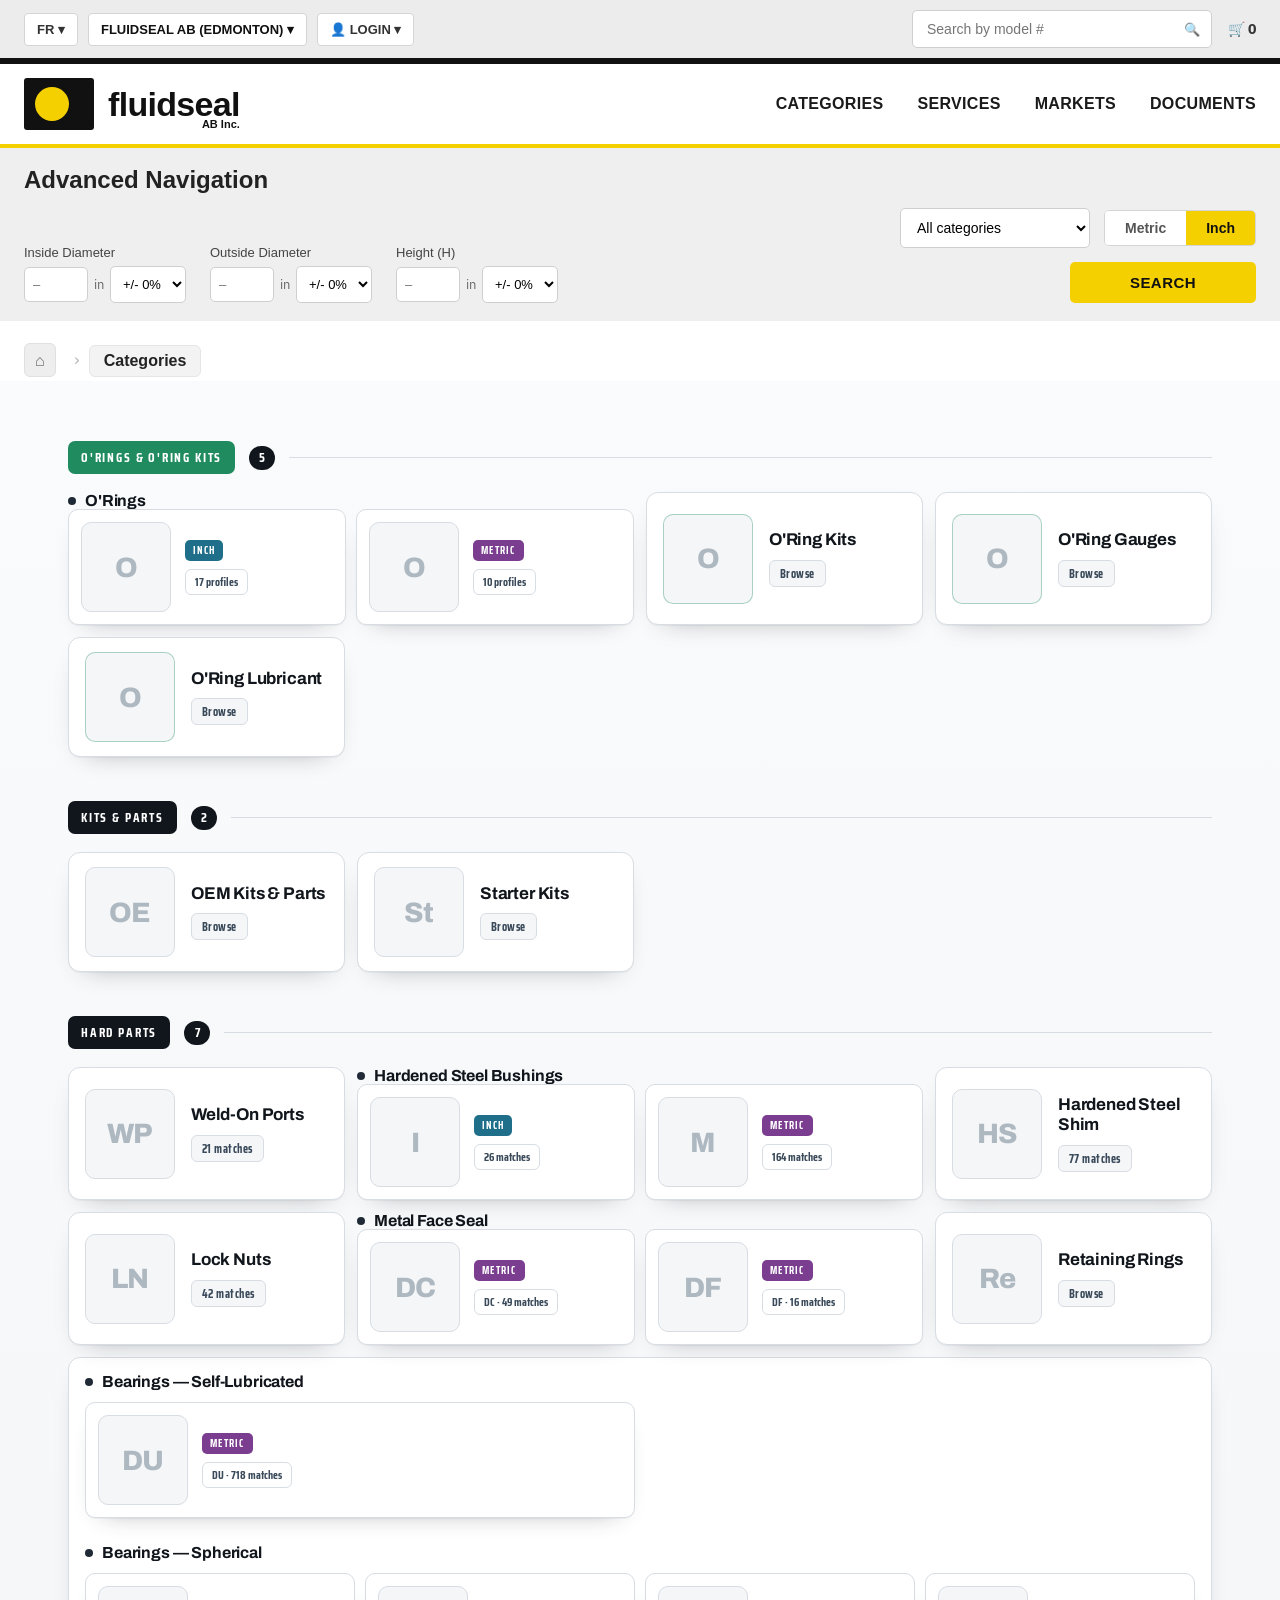
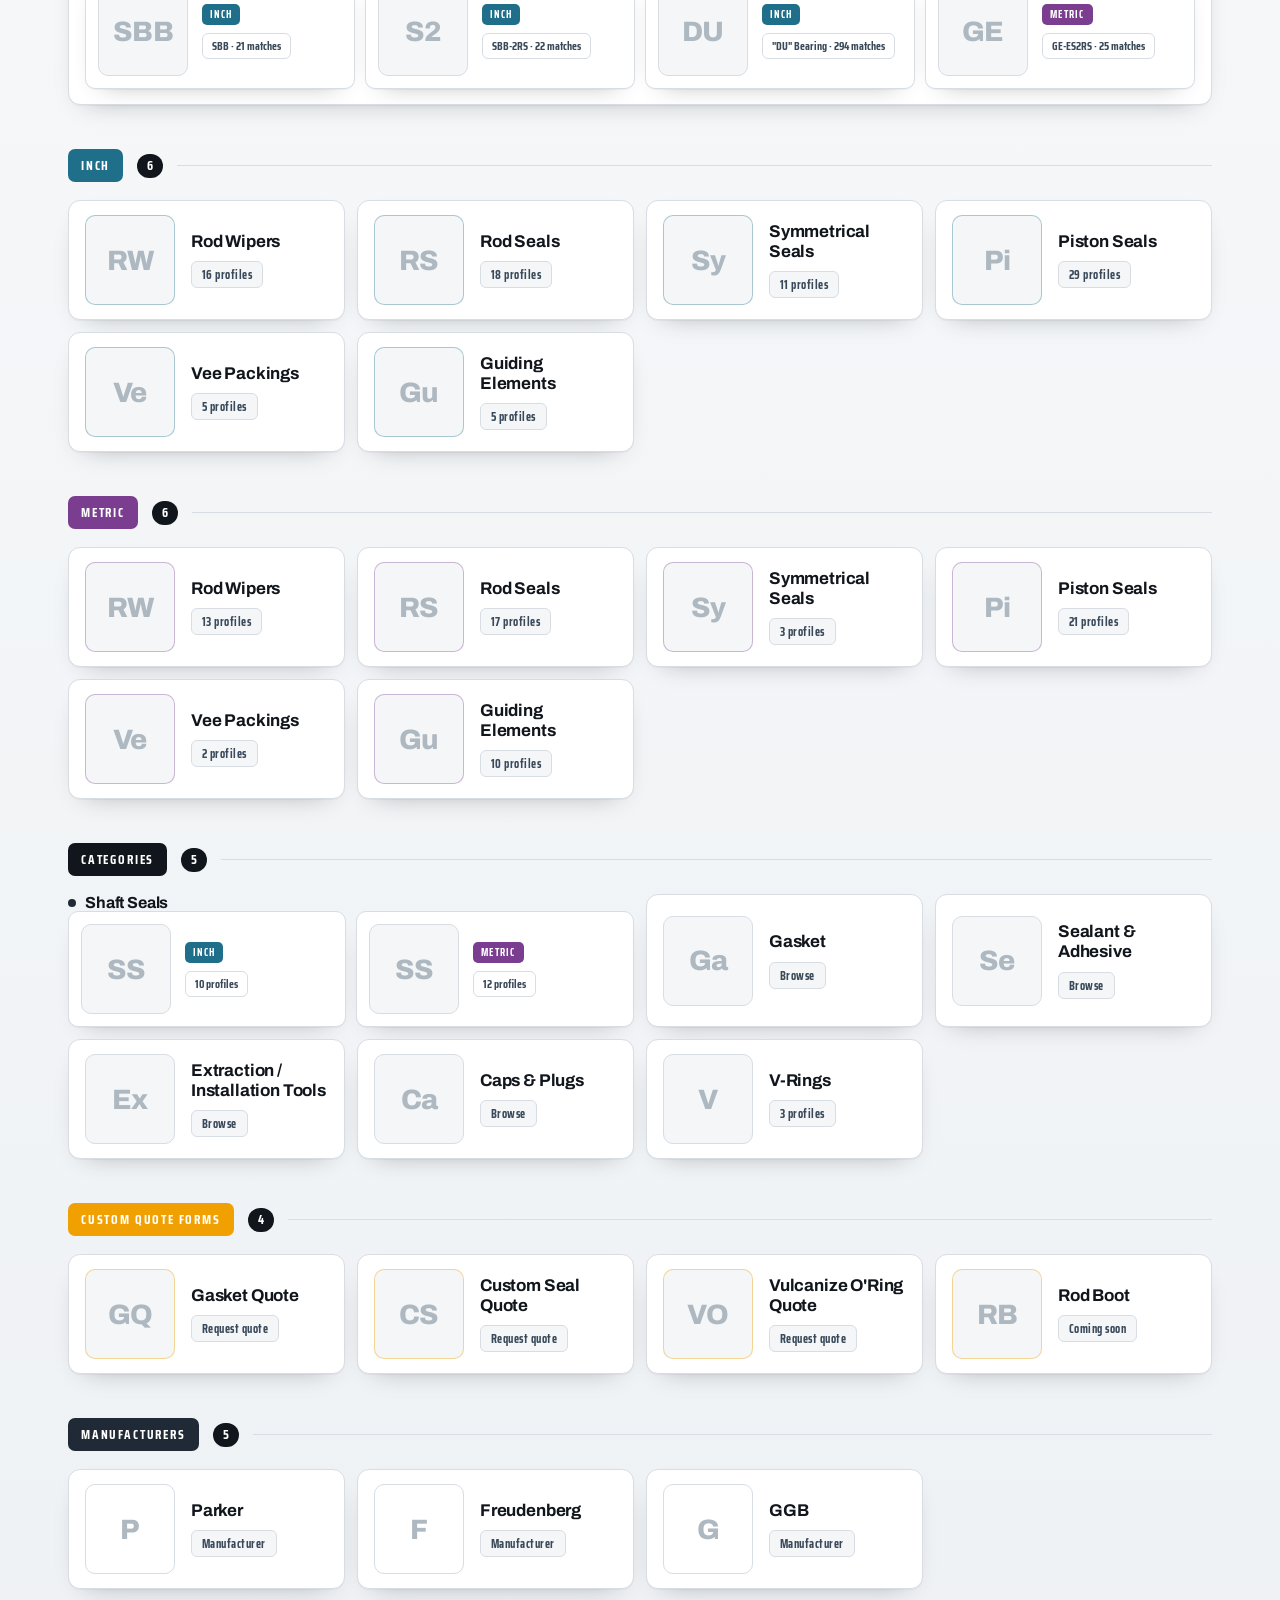
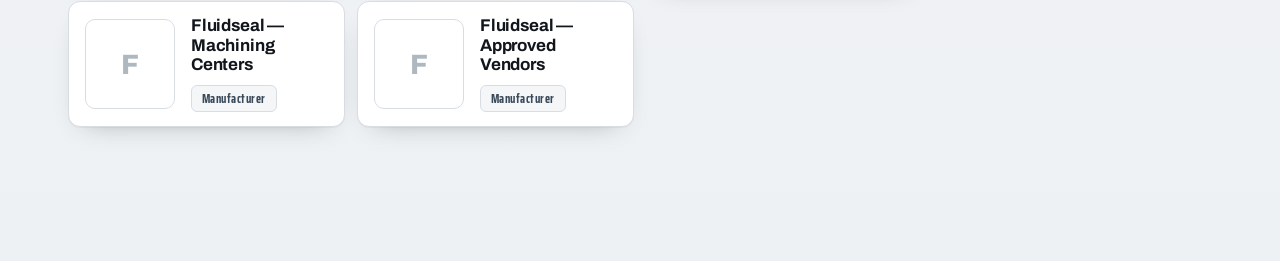
==== index.html @ 6039eaae "Add index.html — Fluidseal categories mockup (reorganized home page, live header, CDN images)" ====
<!DOCTYPE html>
<html lang="en">
<head>
<meta charset="UTF-8">
<meta name="viewport" content="width=device-width, initial-scale=1">
<title>Product Categories — SealsOnline / Fluidseal AB</title>
<link rel="preconnect" href="https://fonts.googleapis.com">
<link rel="preconnect" href="https://fonts.gstatic.com" crossorigin>
<link href="https://fonts.googleapis.com/css2?family=Archivo:wght@500;600;700;800&family=Saira+Condensed:wght@600;700&family=IBM+Plex+Sans:wght@400;500&display=swap" rel="stylesheet">
<style>
  :root{
    --ink:#11161c; --steel:#1f2a36; --slate:#3a4a5a;
    --line:#d7dde3; --paper:#f4f6f8; --white:#fff;
    --accent:#e7411f; --accent-dark:#c5330f; --amber:#f0a000;
    --inch:#1f6f8b; --metric:#7a3d8f; --oring:#1f8b5f;
    --shadow:0 1px 0 rgba(17,22,28,.04), 0 10px 26px -18px rgba(17,22,28,.45);
    --radius:12px;
  }
  *{box-sizing:border-box;margin:0;padding:0}
  body{
    font-family:'IBM Plex Sans',sans-serif;color:var(--ink);
    background:radial-gradient(1200px 500px at 80% -10%,rgba(231,65,31,.06),transparent 60%),linear-gradient(180deg,#fbfcfd,#eef1f4);
    min-height:100vh;-webkit-font-smoothing:antialiased;
  }
  .wrap{max-width:1200px;margin:0 auto;padding:60px 28px 90px}
  .eyebrow{display:inline-flex;align-items:center;gap:9px;font-family:'Saira Condensed',sans-serif;font-weight:700;letter-spacing:.22em;text-transform:uppercase;font-size:13px;color:var(--accent-dark);padding:7px 14px;border:1px solid rgba(231,65,31,.3);border-radius:100px;background:rgba(231,65,31,.05)}
  .eyebrow .dot{width:7px;height:7px;border-radius:50%;background:var(--accent);box-shadow:0 0 0 4px rgba(231,65,31,.18)}
  .head{display:flex;justify-content:space-between;align-items:flex-end;gap:30px;flex-wrap:wrap;margin:22px 0 14px;padding-bottom:24px;border-bottom:2px solid var(--ink)}
  h1{font-family:'Archivo',sans-serif;font-weight:800;font-size:clamp(34px,5vw,54px);line-height:.98;letter-spacing:-.02em}
  h1 span{color:var(--accent)}
  .sub{max-width:440px;color:var(--slate);font-size:15px;line-height:1.55}
  .flag{display:inline-flex;align-items:center;gap:8px;font-size:12px;color:#7a868f;margin:18px 0 36px}
  .flag .pill{width:18px;height:3px;border-radius:3px;background:var(--amber)}
  .band{margin-bottom:44px}
  .band-head{display:flex;align-items:center;gap:14px;margin-bottom:18px}
  .band-tag{font-family:'Saira Condensed',sans-serif;font-weight:700;font-size:13px;letter-spacing:.14em;text-transform:uppercase;color:#fff;padding:6px 13px;border-radius:7px;white-space:nowrap}
  .band-tag.top{background:var(--ink)}
  .band-tag.inch{background:var(--inch)}
  .band-tag.metric{background:var(--metric)}
  .band-tag.oring{background:var(--oring)}
  .band-tag.quote{background:var(--amber)}
  .band-tag.mfr{background:var(--steel)}
  .mfr-bottom{margin-top:12px;display:flex;justify-content:center;gap:12px}
  /* match the 4-column card width exactly: (100% - 3 gaps) / 4 */
  .mfr-bottom .card{flex:0 0 calc((100% - 36px) / 4)}
  @media(max-width:980px){.mfr-bottom .card{flex:0 0 calc((100% - 24px) / 3)}}
  @media(max-width:680px){.mfr-bottom .card{flex:0 0 calc((100% - 12px) / 2)}}
  @media(max-width:420px){.mfr-bottom .card{flex:0 0 100%}}
  .band-title{font-family:'Archivo',sans-serif;font-weight:700;font-size:21px;letter-spacing:-.01em}
  .band-meta{font-family:'Saira Condensed',sans-serif;font-weight:700;font-size:13px;color:var(--slate);margin-left:auto;white-space:nowrap}
  .band-rule{flex:1;height:1px;background:var(--line)}
  .band-count{display:inline-flex;align-items:center;justify-content:center;min-width:26px;height:24px;padding:0 9px;border-radius:100px;background:var(--ink);color:#fff;font-family:'Saira Condensed',sans-serif;font-weight:700;font-size:13px;letter-spacing:.02em}
  .grid{display:grid;grid-template-columns:repeat(4,1fr);gap:12px}
  @media(max-width:980px){.grid{grid-template-columns:repeat(3,1fr)}}
  @media(max-width:680px){.grid{grid-template-columns:repeat(2,1fr)}}
  @media(max-width:420px){.grid{grid-template-columns:1fr}}

  .card{position:relative;display:flex;align-items:center;gap:16px;min-height:118px;padding:14px 16px;background:var(--white);border:1px solid var(--line);border-radius:var(--radius);box-shadow:var(--shadow);text-decoration:none;color:inherit;overflow:hidden;transition:transform .26s cubic-bezier(.2,.8,.2,1),box-shadow .26s,border-color .26s}
  .card::before{content:"";position:absolute;left:0;top:0;bottom:0;width:3px;transform:scaleY(0);transform-origin:top;transition:transform .28s;z-index:2}
  .card.top::before{background:linear-gradient(180deg,var(--accent),var(--amber))}
  .card.inch::before{background:var(--inch)}
  .card.metric::before{background:var(--metric)}
  .card.oring::before{background:var(--oring)}
  .card.quote::before{background:linear-gradient(180deg,var(--amber),var(--accent))}
  .card:hover{transform:translateY(-4px);border-color:var(--steel);box-shadow:0 20px 36px -20px rgba(17,22,28,.5)}
  .card:hover::before{transform:scaleY(1)}

  /* Large image on the left */
  .thumb{flex:0 0 90px;width:90px;height:90px;border-radius:10px;border:1px solid var(--line);background:var(--paper) center/cover no-repeat;display:flex;align-items:center;justify-content:center;overflow:hidden;position:relative}
  .thumb img{width:100%;height:100%;object-fit:cover;display:block}
  .thumb .mono{font-family:'Archivo',sans-serif;font-weight:800;font-size:28px;color:#aeb8c0;letter-spacing:-.02em}
  .card.inch .thumb{border-color:rgba(31,111,139,.35)}
  .card.metric .thumb{border-color:rgba(122,61,143,.35)}
  .card.oring .thumb{border-color:rgba(31,139,95,.35)}
  .card.quote .thumb{border-color:rgba(240,160,0,.4)}
  .card.mfr .thumb{background:#fff}
  .card.mfr .thumb img{object-fit:contain;padding:6px}
  .card.mfr .thumb img[src^="data:image/png"]{padding:3px}
  .card.mfr::before{background:linear-gradient(180deg,var(--steel),var(--slate))}
  .card.mfr .thumb{border-color:var(--line)}

  /* Text block to the right of the image */
  .card .body{display:flex;flex-direction:column;gap:10px;flex:1;min-width:0}
  .card .name{font-family:'Archivo',sans-serif;font-weight:700;font-size:17px;line-height:1.16;letter-spacing:-.01em}
  .card .cnt{align-self:flex-start;font-family:'Saira Condensed',sans-serif;font-weight:700;font-size:12px;letter-spacing:.04em;color:var(--slate);background:var(--paper);border:1px solid var(--line);padding:3px 10px;border-radius:6px}

  /* Standard chip (only where disambiguation needed) */
  .std{display:inline-flex;align-items:center;gap:5px;align-self:flex-start;font-family:'Saira Condensed',sans-serif;font-weight:700;font-size:10.5px;letter-spacing:.12em;text-transform:uppercase;color:#fff;padding:2px 8px;border-radius:5px}
  .std.inch{background:var(--inch)}
  .std.metric{background:var(--metric)}
  .std.bearing{background:var(--steel)}

  /* Merged Shaft Seals group */
  .group{grid-column:span 2;}
  .group:has(.pair-multi){grid-column:1 / -1;background:var(--white);border:1px solid var(--line);border-radius:var(--radius);box-shadow:var(--shadow);padding:15px 16px;display:flex;flex-direction:column;gap:12px}
  .pair-multi{grid-template-columns:repeat(4,1fr)!important}
  @media(max-width:980px){.pair-multi{grid-template-columns:repeat(2,1fr)!important}}
  @media(max-width:480px){.pair-multi{grid-template-columns:1fr!important}}
  @media(max-width:420px){.group{grid-column:span 1}}
  .group>.gname{font-family:'Archivo',sans-serif;font-weight:700;font-size:16px;letter-spacing:-.01em;display:flex;align-items:center;gap:9px}
  .group>.gname .tagdot{width:8px;height:8px;border-radius:50%;background:var(--steel)}
  .group .pair{display:grid;grid-template-columns:1fr 1fr;gap:10px}
  @media(max-width:420px){.group .pair{grid-template-columns:1fr}}
  .sub-link{position:relative;display:flex;align-items:center;gap:14px;padding:12px;border:1px solid var(--line);border-radius:10px;background:var(--white);box-shadow:var(--shadow);text-decoration:none;color:inherit;transition:transform .22s,box-shadow .22s,border-color .22s}
  .sub-link:hover{transform:translateY(-3px);border-color:var(--steel);box-shadow:0 16px 30px -18px rgba(17,22,28,.5)}
  .sub-link .thumb{flex:0 0 90px;width:90px;height:90px;border-radius:10px}
  .sub-link .thumb .mono{font-size:28px}
  .sub-link .body{display:flex;flex-direction:column;gap:8px;flex:1;min-width:0}
  .sub-link .cnt{align-self:flex-start;font-family:'Saira Condensed',sans-serif;font-weight:700;font-size:11.5px;color:var(--slate);background:#fff;border:1px solid var(--line);padding:3px 9px;border-radius:6px}

  /* ===== Fluidseal live header ===== */
  .fs-topbar{background:#ececec;border-bottom:0}
  .fs-topbar-inner{max-width:1400px;margin:0 auto;display:flex;align-items:center;justify-content:space-between;padding:10px 24px;gap:16px}
  .fs-topbar-left{display:flex;align-items:center;gap:10px;flex-wrap:wrap}
  .fs-pill{font-family:Arial,sans-serif;font-size:13px;font-weight:700;color:#333;background:#fff;border:1px solid #d5d5d5;border-radius:4px;padding:8px 12px;white-space:nowrap}
  .fs-pill-strong{color:#111}
  .fs-topbar-right{display:flex;align-items:center;gap:16px}
  .fs-search{position:relative;display:flex;align-items:center}
  .fs-search input{width:300px;max-width:40vw;border:1px solid #cfcfcf;border-radius:5px;padding:10px 36px 10px 14px;font-size:14px;background:#fff}
  .fs-search-ico{position:absolute;right:12px;color:#999;font-size:13px}
  .fs-cart{font-size:14px;color:#333;white-space:nowrap}
  .fs-blackbar{height:6px;background:#111}
  .fs-header{background:#fff}
  .fs-header-inner{max-width:1400px;margin:0 auto;display:flex;align-items:center;justify-content:space-between;padding:14px 24px}
  .fs-logo{display:flex;align-items:center;gap:14px;text-decoration:none}
  .fs-logo-mark{width:70px;height:52px;background:#111;border-radius:3px;position:relative;flex:0 0 auto}
  .fs-logo-mark::after{content:"";position:absolute;left:11px;top:9px;width:34px;height:34px;border-radius:50%;background:#F5D000}
  .fs-logo-word{font-family:Arial,Helvetica,sans-serif;font-weight:800;font-size:34px;letter-spacing:-.02em;color:#111;line-height:.9;position:relative}
  .fs-logo-sub{position:absolute;right:0;bottom:-11px;font-size:11px;font-weight:700;letter-spacing:0}
  .fs-nav{display:flex;gap:34px}
  .fs-nav a{font-family:Arial,sans-serif;font-weight:700;font-size:16px;letter-spacing:.02em;color:#1a1a1a;text-decoration:none}
  .fs-nav a:hover{color:#000}
  .fs-yellowbar{height:4px;background:#F5D000}
  @media(max-width:820px){.fs-nav{gap:16px}.fs-nav a{font-size:13px}.fs-search input{width:160px}.fs-logo-word{font-size:26px}}


  /* ===== Advanced Navigation strip ===== */
  .fs-advnav{background:#efefef}
  .fs-advnav-inner{max-width:1400px;margin:0 auto;padding:18px 24px}
  .fs-advnav-title{font-family:Arial,sans-serif;font-weight:700;font-size:24px;color:#222;margin-bottom:14px}
  .fs-advnav-controls{display:flex;justify-content:space-between;gap:30px;flex-wrap:wrap;align-items:flex-end}
  .fs-advnav-fields{display:flex;gap:24px;flex-wrap:wrap}
  .fs-field label{display:block;font-family:Arial,sans-serif;font-size:13px;color:#444;margin-bottom:6px}
  .fs-field-row{display:flex;align-items:center;gap:6px}
  .fs-field-row input{width:64px;border:1px solid #cfcfcf;border-radius:5px;padding:9px 8px;font-size:13px;background:#fff}
  .fs-field-row span{font-size:13px;color:#666}
  .fs-field-row select{border:1px solid #cfcfcf;border-radius:5px;padding:9px 8px;font-size:13px;background:#fff}
  .fs-advnav-right{display:flex;flex-direction:column;gap:14px;align-items:flex-end}
  .fs-advnav-toprow{display:flex;gap:14px;align-items:center}
  .fs-catselect{border:1px solid #cfcfcf;border-radius:5px;padding:10px 30px 10px 12px;font-size:14px;background:#fff;min-width:190px}
  .fs-unit{display:flex;border:1px solid #d5d5d5;border-radius:5px;overflow:hidden}
  .fs-unit-opt{padding:9px 20px;font-family:Arial,sans-serif;font-weight:700;font-size:14px;color:#555;background:#fff;cursor:pointer}
  .fs-unit-opt.active{background:#F5D000;color:#111}
  .fs-searchbtn{background:#F5D000;border:0;border-radius:5px;padding:12px 60px;font-family:Arial,sans-serif;font-weight:700;font-size:15px;color:#111;letter-spacing:.03em;cursor:pointer}
  .fs-breadcrumb{background:#fff}
  .fs-breadcrumb-inner{max-width:1400px;margin:0 auto;padding:22px 24px 4px}
  .fs-breadcrumb .fs-home,.fs-breadcrumb .fs-crumb-sep,.fs-breadcrumb .fs-crumb-active{display:inline-flex;align-items:center}
  .fs-breadcrumb .fs-home{background:#eee;border:1px solid #e0e0e0;border-radius:6px;padding:6px 10px;color:#666;margin-right:8px}
  .fs-crumb-sep{color:#bbb;margin:0 10px;font-size:18px}
  .fs-crumb-active{font-family:Arial,sans-serif;font-weight:700;color:#222;background:#f3f3f3;border:1px solid #e5e5e5;border-radius:6px;padding:6px 14px}
  @media(max-width:820px){.fs-advnav-controls{flex-direction:column;align-items:stretch}.fs-advnav-right{align-items:stretch}.fs-searchbtn{padding:12px}}

</style>
</head>
<body>
<!-- ===== FLUIDSEAL LIVE HEADER ===== -->
<div class="fs-topbar">
  <div class="fs-topbar-inner">
    <div class="fs-topbar-left">
      <span class="fs-pill">FR ▾</span>
      <span class="fs-pill fs-pill-strong">FLUIDSEAL AB (EDMONTON) ▾</span>
      <span class="fs-pill">👤 LOGIN ▾</span>
    </div>
    <div class="fs-topbar-right">
      <div class="fs-search"><input placeholder="Search by model #"><span class="fs-search-ico">🔍</span></div>
      <span class="fs-cart">🛒 <b>0</b></span>
    </div>
  </div>
</div>
<div class="fs-blackbar"></div>
<header class="fs-header">
  <div class="fs-header-inner">
    <a class="fs-logo" href="https://www.sealsonline.com/en/flabed">
      <span class="fs-logo-mark"></span>
      <span class="fs-logo-word">fluidseal<span class="fs-logo-sub">AB Inc.</span></span>
    </a>
    <nav class="fs-nav">
      <a href="https://www.sealsonline.com/en/flabed/categories">CATEGORIES</a>
      <a href="https://www.sealsonline.com/en/flabed/services">SERVICES</a>
      <a href="https://www.sealsonline.com/en/flabed/markets">MARKETS</a>
      <a href="https://www.sealsonline.com/en/flabed/documents">DOCUMENTS</a>
    </nav>
  </div>
</header>
<div class="fs-yellowbar"></div>
<!-- ===== END HEADER ===== -->

  <!-- ADVANCED NAVIGATION STRIP (matches live site) -->
  <div class="fs-advnav">
    <div class="fs-advnav-inner">
      <div class="fs-advnav-title">Advanced Navigation</div>
      <div class="fs-advnav-controls">
        <div class="fs-advnav-fields">
          <div class="fs-field"><label>Inside Diameter</label><div class="fs-field-row"><input placeholder="–"><span>in</span><select><option>+/- 0%</option></select></div></div>
          <div class="fs-field"><label>Outside Diameter</label><div class="fs-field-row"><input placeholder="–"><span>in</span><select><option>+/- 0%</option></select></div></div>
          <div class="fs-field"><label>Height (H)</label><div class="fs-field-row"><input placeholder="–"><span>in</span><select><option>+/- 0%</option></select></div></div>
        </div>
        <div class="fs-advnav-right">
          <div class="fs-advnav-toprow">
            <select class="fs-catselect"><option>All categories</option></select>
            <div class="fs-unit"><span class="fs-unit-opt">Metric</span><span class="fs-unit-opt active">Inch</span></div>
          </div>
          <button class="fs-searchbtn">SEARCH</button>
        </div>
      </div>
    </div>
  </div>
  <div class="fs-breadcrumb"><div class="fs-breadcrumb-inner"><span class="fs-home">⌂</span><span class="fs-crumb-sep">›</span><span class="fs-crumb-active">Categories</span></div></div>

  <main class="wrap">

    <!-- O'RINGS & O'RING KITS -->

    <section class="band">
      <div class="band-head"><span class="band-tag oring">O'Rings &amp; O'Ring Kits</span><span class="band-count">5</span><span class="band-rule"></span></div>
      <div class="grid">
        <div class="group">
          <div class="gname"><span class="tagdot"></span>O'Rings</div>
          <div class="pair">
            <a class="sub-link" data-img="https://cms.sealsonline.com/uploads/o_rings_658be6461f.jpg" href="https://www.sealsonline.com/en/flabed/categories/inch/o-rings"><span class="thumb"><img src="https://cms.sealsonline.com/uploads/o_rings_658be6461f.jpg" alt="" onerror="this.style.display='none';this.insertAdjacentHTML('afterend','<span class=&quot;mono&quot;>O</span>')"></span><div class="body"><span class="std inch">Inch</span><span class="cnt">17 profiles</span></div></a>
            <a class="sub-link" data-img="https://cms.sealsonline.com/uploads/o_rings_658be6461f.jpg" href="https://www.sealsonline.com/en/flabed/categories/metric/o-rings"><span class="thumb"><img src="https://cms.sealsonline.com/uploads/o_rings_658be6461f.jpg" alt="" onerror="this.style.display='none';this.insertAdjacentHTML('afterend','<span class=&quot;mono&quot;>O</span>')"></span><div class="body"><span class="std metric">Metric</span><span class="cnt">10 profiles</span></div></a>
          </div>
        </div>
        <a class="card oring" data-img="https://cms.sealsonline.com/uploads/boite_jaune_oring_87a9396a15.jpg" href="https://www.sealsonline.com/en/flabed/categories/o-ring-kits"><span class="thumb"><img src="https://cms.sealsonline.com/uploads/boite_jaune_oring_87a9396a15.jpg" alt="" onerror="this.style.display='none';this.insertAdjacentHTML('afterend','<span class=&quot;mono&quot;>O</span>')"></span><div class="body"><div class="name">O'Ring Kits</div><span class="cnt">Browse</span></div></a>
        <a class="card oring" data-img="https://cms.sealsonline.com/uploads/accessories_gauge800_75db2db59a.jpg" href="https://www.sealsonline.com/en/flabed/categories/o-ring-gauges"><span class="thumb"><img src="https://cms.sealsonline.com/uploads/accessories_gauge800_75db2db59a.jpg" alt="" onerror="this.style.display='none';this.insertAdjacentHTML('afterend','<span class=&quot;mono&quot;>O</span>')"></span><div class="body"><div class="name">O'Ring Gauges</div><span class="cnt">Browse</span></div></a>
        <a class="card oring" data-img="https://cms.sealsonline.com/uploads/pub_2tubes_600_d7eb72fa30.png" href="https://www.sealsonline.com/en/flabed/categories/o-ring-lubricant"><span class="thumb"><img src="https://cms.sealsonline.com/uploads/pub_2tubes_600_d7eb72fa30.png" alt="" onerror="this.style.display='none';this.insertAdjacentHTML('afterend','<span class=&quot;mono&quot;>O</span>')"></span><div class="body"><div class="name">O'Ring Lubricant</div><span class="cnt">Browse</span></div></a>
      </div>
    </section>


    <!-- KITS & PARTS -->
    <section class="band">
      <div class="band-head"><span class="band-tag top">Kits &amp; Parts</span><span class="band-count">2</span><span class="band-rule"></span></div>
      <div class="grid">
        <a class="card top" data-img="" href="https://www.sealsonline.com/en/flabed/categories/oem-kits-parts"><span class="thumb"><span class="mono">OE</span></span><div class="body"><div class="name">OEM Kits &amp; Parts</div><span class="cnt">Browse</span></div></a>
        <a class="card top" data-img="https://cms.sealsonline.com/uploads/all_parts_web_83c5914d83.png" href="https://www.sealsonline.com/en/flabed/categories/starter-kits"><span class="thumb"><img src="https://cms.sealsonline.com/uploads/all_parts_web_83c5914d83.png" alt="" onerror="this.style.display='none';this.insertAdjacentHTML('afterend','<span class=&quot;mono&quot;>St</span>')"></span><div class="body"><div class="name">Starter Kits</div><span class="cnt">Browse</span></div></a>
      </div>
    </section>
    <!-- HARD PARTS -->
    <section class="band">
      <div class="band-head"><span class="band-tag top">Hard Parts</span><span class="band-count">7</span><span class="band-rule"></span></div>
      <div class="grid">
        <a class="card top" data-img="https://cms.sealsonline.com/uploads/jerb_ports_600_1feb3cace6.png" href="https://www.sealsonline.com/en/flabed/categories/hard-parts/weld-on-ports"><span class="thumb"><img src="https://cms.sealsonline.com/uploads/jerb_ports_600_1feb3cace6.png" alt="" onerror="this.style.display='none';this.insertAdjacentHTML('afterend','<span class=&quot;mono&quot;>WP</span>')"></span><div class="body"><div class="name">Weld-On Ports</div><span class="cnt">21 matches</span></div></a>
        <div class="group">
          <div class="gname"><span class="tagdot"></span>Hardened Steel Bushings</div>
          <div class="pair">
            <a class="sub-link" data-img="https://cms.sealsonline.com/uploads/hardened_steel_bushings_600_6c3b98a43f.png" href="https://www.sealsonline.com/en/flabed/categories/hard-parts/hardened-steel-bushings-i"><span class="thumb"><img src="https://cms.sealsonline.com/uploads/hardened_steel_bushings_600_6c3b98a43f.png" alt="" onerror="this.style.display='none';this.insertAdjacentHTML('afterend','<span class=&quot;mono&quot;>I</span>')"></span><div class="body"><span class="std inch">Inch</span><span class="cnt">26 matches</span></div></a>
            <a class="sub-link" data-img="https://cms.sealsonline.com/uploads/hardened_steel_bushings_600_6c3b98a43f.png" href="https://www.sealsonline.com/en/flabed/categories/hard-parts/hardened-steel-bushings-m"><span class="thumb"><img src="https://cms.sealsonline.com/uploads/hardened_steel_bushings_600_6c3b98a43f.png" alt="" onerror="this.style.display='none';this.insertAdjacentHTML('afterend','<span class=&quot;mono&quot;>M</span>')"></span><div class="body"><span class="std metric">Metric</span><span class="cnt">164 matches</span></div></a>
          </div>
        </div>
        <a class="card top" data-img="https://cms.sealsonline.com/uploads/shims600_53bb44fc5b.png" href="https://www.sealsonline.com/en/flabed/categories/hard-parts/hardened-steel-shim"><span class="thumb"><img src="https://cms.sealsonline.com/uploads/shims600_53bb44fc5b.png" alt="" onerror="this.style.display='none';this.insertAdjacentHTML('afterend','<span class=&quot;mono&quot;>HS</span>')"></span><div class="body"><div class="name">Hardened Steel Shim</div><span class="cnt">77 matches</span></div></a>
        <a class="card top" data-img="https://cms.sealsonline.com/uploads/locknuts_600_204c161f2b.png" href="https://www.sealsonline.com/en/flabed/categories/hard-parts/lock-nuts"><span class="thumb"><img src="https://cms.sealsonline.com/uploads/locknuts_600_204c161f2b.png" alt="" onerror="this.style.display='none';this.insertAdjacentHTML('afterend','<span class=&quot;mono&quot;>LN</span>')"></span><div class="body"><div class="name">Lock Nuts</div><span class="cnt">42 matches</span></div></a>
        <div class="group">
          <div class="gname"><span class="tagdot"></span>Metal Face Seal</div>
          <div class="pair">
            <a class="sub-link" data-img="https://cms.sealsonline.com/uploads/DO_image_600_brightness_8779d6daa4.png" href="https://www.sealsonline.com/en/flabed/categories/metric/metal-face-seal/dc"><span class="thumb"><img src="https://cms.sealsonline.com/uploads/DO_image_600_brightness_8779d6daa4.png" alt="" onerror="this.style.display='none';this.insertAdjacentHTML('afterend','<span class=&quot;mono&quot;>DC</span>')"></span><div class="body"><span class="std metric">Metric</span><span class="cnt">DC · 49 matches</span></div></a>
            <a class="sub-link" data-img="https://cms.sealsonline.com/uploads/DF_image_600_brightness_8c24d4449f.png" href="https://www.sealsonline.com/en/flabed/categories/metric/metal-face-seal/df"><span class="thumb"><img src="https://cms.sealsonline.com/uploads/DF_image_600_brightness_8c24d4449f.png" alt="" onerror="this.style.display='none';this.insertAdjacentHTML('afterend','<span class=&quot;mono&quot;>DF</span>')"></span><div class="body"><span class="std metric">Metric</span><span class="cnt">DF · 16 matches</span></div></a>
          </div>
        </div>
        <a class="card top" data-img="https://cms.sealsonline.com/uploads/retaining_rings_600_79c8d97e26.jpg" href="https://www.sealsonline.com/en/flabed/categories/retaining-rings"><span class="thumb"><img src="https://cms.sealsonline.com/uploads/retaining_rings_600_79c8d97e26.jpg" alt="" onerror="this.style.display='none';this.insertAdjacentHTML('afterend','<span class=&quot;mono&quot;>Re</span>')"></span><div class="body"><div class="name">Retaining Rings</div><span class="cnt">Browse</span></div></a>
        <div class="group">
          <div class="gname"><span class="tagdot"></span>Bearings — Self-Lubricated</div>
          <div class="pair">
            <a class="sub-link" data-img="https://cms.sealsonline.com/uploads/194_category_default_7f4257498b.jpg" href="https://www.sealsonline.com/en/flabed/categories/metric/guiding-elements/du"><span class="thumb"><img src="https://cms.sealsonline.com/uploads/194_category_default_7f4257498b.jpg" alt="" onerror="this.style.display='none';this.insertAdjacentHTML('afterend','<span class=&quot;mono&quot;>DU</span>')"></span><div class="body"><span class="std metric">Metric</span><span class="cnt">DU · 718 matches</span></div></a>
          </div>
          <div class="gname" style="margin-top:14px"><span class="tagdot"></span>Bearings — Spherical</div>
          <div class="pair pair-multi">
            <a class="sub-link" data-img="https://cms.sealsonline.com/uploads/SBB_600_e8f075a40e.png" href="https://www.sealsonline.com/en/flabed/categories/inch/guiding-elements/sbb"><span class="thumb"><img src="https://cms.sealsonline.com/uploads/SBB_600_e8f075a40e.png" alt="" onerror="this.style.display='none';this.insertAdjacentHTML('afterend','<span class=&quot;mono&quot;>SBB</span>')"></span><div class="body"><span class="std inch">Inch</span><span class="cnt">SBB · 21 matches</span></div></a>
            <a class="sub-link" data-img="https://cms.sealsonline.com/uploads/SBB_600_e8f075a40e.png" href="https://www.sealsonline.com/en/flabed/categories/inch/guiding-elements/sbb-2-rs"><span class="thumb"><img src="https://cms.sealsonline.com/uploads/SBB_600_e8f075a40e.png" alt="" onerror="this.style.display='none';this.insertAdjacentHTML('afterend','<span class=&quot;mono&quot;>S2</span>')"></span><div class="body"><span class="std inch">Inch</span><span class="cnt">SBB-2RS · 22 matches</span></div></a>
            <a class="sub-link" data-img="https://cms.sealsonline.com/uploads/194_category_default_7f4257498b.jpg" href="https://www.sealsonline.com/en/flabed/categories/inch/guiding-elements/du-bearing"><span class="thumb"><img src="https://cms.sealsonline.com/uploads/194_category_default_7f4257498b.jpg" alt="" onerror="this.style.display='none';this.insertAdjacentHTML('afterend','<span class=&quot;mono&quot;>DU</span>')"></span><div class="body"><span class="std inch">Inch</span><span class="cnt">"DU" Bearing · 294 matches</span></div></a>
            <a class="sub-link" data-img="https://cms.sealsonline.com/uploads/196_category_default_cd9ab3f77c.jpg" href="https://www.sealsonline.com/en/flabed/categories/metric/guiding-elements/ge-es-2-rs"><span class="thumb"><img src="https://cms.sealsonline.com/uploads/196_category_default_cd9ab3f77c.jpg" alt="" onerror="this.style.display='none';this.insertAdjacentHTML('afterend','<span class=&quot;mono&quot;>GE</span>')"></span><div class="body"><span class="std metric">Metric</span><span class="cnt">GE-ES2RS · 25 matches</span></div></a>
          </div>
        </div>
      </div>
    </section>

    <!-- INCH FAMILIES -->
    <section class="band">
      <div class="band-head"><span class="band-tag inch">Inch</span><span class="band-count">6</span><span class="band-rule"></span></div>
      <div class="grid">
        <a class="card inch" data-img="https://cms.sealsonline.com/uploads/rod_wipers_66e54cdda6.jpg" href="https://www.sealsonline.com/en/flabed/categories/inch/rod-wipers"><span class="thumb"><img src="https://cms.sealsonline.com/uploads/rod_wipers_66e54cdda6.jpg" alt="" onerror="this.style.display='none';this.insertAdjacentHTML('afterend','<span class=&quot;mono&quot;>RW</span>')"></span><div class="body"><div class="name">Rod Wipers</div><span class="cnt">16 profiles</span></div></a>
        <a class="card inch" data-img="https://cms.sealsonline.com/uploads/rod_seals_187b71c3c1.jpg" href="https://www.sealsonline.com/en/flabed/categories/inch/rod-seals"><span class="thumb"><img src="https://cms.sealsonline.com/uploads/rod_seals_187b71c3c1.jpg" alt="" onerror="this.style.display='none';this.insertAdjacentHTML('afterend','<span class=&quot;mono&quot;>RS</span>')"></span><div class="body"><div class="name">Rod Seals</div><span class="cnt">18 profiles</span></div></a>
        <a class="card inch" data-img="https://cms.sealsonline.com/uploads/symmetrical_seals_7d42d735d6.jpg" href="https://www.sealsonline.com/en/flabed/categories/inch/symmetrical-seals"><span class="thumb"><img src="https://cms.sealsonline.com/uploads/symmetrical_seals_7d42d735d6.jpg" alt="" onerror="this.style.display='none';this.insertAdjacentHTML('afterend','<span class=&quot;mono&quot;>Sy</span>')"></span><div class="body"><div class="name">Symmetrical Seals</div><span class="cnt">11 profiles</span></div></a>
        <a class="card inch" data-img="https://cms.sealsonline.com/uploads/piston_seals_31249b662d.jpg" href="https://www.sealsonline.com/en/flabed/categories/inch/piston-seals"><span class="thumb"><img src="https://cms.sealsonline.com/uploads/piston_seals_31249b662d.jpg" alt="" onerror="this.style.display='none';this.insertAdjacentHTML('afterend','<span class=&quot;mono&quot;>Pi</span>')"></span><div class="body"><div class="name">Piston Seals</div><span class="cnt">29 profiles</span></div></a>
        <a class="card inch" data-img="https://cms.sealsonline.com/uploads/vee_packings_46cb08da12.jpg" href="https://www.sealsonline.com/en/flabed/categories/inch/vee-packings"><span class="thumb"><img src="https://cms.sealsonline.com/uploads/vee_packings_46cb08da12.jpg" alt="" onerror="this.style.display='none';this.insertAdjacentHTML('afterend','<span class=&quot;mono&quot;>Ve</span>')"></span><div class="body"><div class="name">Vee Packings</div><span class="cnt">5 profiles</span></div></a>
        <a class="card inch" data-img="https://cms.sealsonline.com/uploads/guiding_elements_dddfea6fb0.jpg" href="https://www.sealsonline.com/en/flabed/categories/inch/guiding-elements"><span class="thumb"><img src="https://cms.sealsonline.com/uploads/guiding_elements_dddfea6fb0.jpg" alt="" onerror="this.style.display='none';this.insertAdjacentHTML('afterend','<span class=&quot;mono&quot;>Gu</span>')"></span><div class="body"><div class="name">Guiding Elements</div><span class="cnt">5 profiles</span></div></a>
      </div>
    </section>

    <!-- METRIC FAMILIES -->
    <section class="band">
      <div class="band-head"><span class="band-tag metric">Metric</span><span class="band-count">6</span><span class="band-rule"></span></div>
      <div class="grid">
        <a class="card metric" data-img="https://cms.sealsonline.com/uploads/rod_wipers_66e54cdda6.jpg" href="https://www.sealsonline.com/en/flabed/categories/metric/rod-wipers"><span class="thumb"><img src="https://cms.sealsonline.com/uploads/rod_wipers_66e54cdda6.jpg" alt="" onerror="this.style.display='none';this.insertAdjacentHTML('afterend','<span class=&quot;mono&quot;>RW</span>')"></span><div class="body"><div class="name">Rod Wipers</div><span class="cnt">13 profiles</span></div></a>
        <a class="card metric" data-img="https://cms.sealsonline.com/uploads/rod_seals_187b71c3c1.jpg" href="https://www.sealsonline.com/en/flabed/categories/metric/rod-seals"><span class="thumb"><img src="https://cms.sealsonline.com/uploads/rod_seals_187b71c3c1.jpg" alt="" onerror="this.style.display='none';this.insertAdjacentHTML('afterend','<span class=&quot;mono&quot;>RS</span>')"></span><div class="body"><div class="name">Rod Seals</div><span class="cnt">17 profiles</span></div></a>
        <a class="card metric" data-img="https://cms.sealsonline.com/uploads/symmetrical_seals_7d42d735d6.jpg" href="https://www.sealsonline.com/en/flabed/categories/metric/symmetrical-seals"><span class="thumb"><img src="https://cms.sealsonline.com/uploads/symmetrical_seals_7d42d735d6.jpg" alt="" onerror="this.style.display='none';this.insertAdjacentHTML('afterend','<span class=&quot;mono&quot;>Sy</span>')"></span><div class="body"><div class="name">Symmetrical Seals</div><span class="cnt">3 profiles</span></div></a>
        <a class="card metric" data-img="https://cms.sealsonline.com/uploads/piston_seals_31249b662d.jpg" href="https://www.sealsonline.com/en/flabed/categories/metric/piston-seals"><span class="thumb"><img src="https://cms.sealsonline.com/uploads/piston_seals_31249b662d.jpg" alt="" onerror="this.style.display='none';this.insertAdjacentHTML('afterend','<span class=&quot;mono&quot;>Pi</span>')"></span><div class="body"><div class="name">Piston Seals</div><span class="cnt">21 profiles</span></div></a>
        <a class="card metric" data-img="https://cms.sealsonline.com/uploads/vee_packings_46cb08da12.jpg" href="https://www.sealsonline.com/en/flabed/categories/metric/vee-packings"><span class="thumb"><img src="https://cms.sealsonline.com/uploads/vee_packings_46cb08da12.jpg" alt="" onerror="this.style.display='none';this.insertAdjacentHTML('afterend','<span class=&quot;mono&quot;>Ve</span>')"></span><div class="body"><div class="name">Vee Packings</div><span class="cnt">2 profiles</span></div></a>
        <a class="card metric" data-img="https://cms.sealsonline.com/uploads/guiding_elements_dddfea6fb0.jpg" href="https://www.sealsonline.com/en/flabed/categories/metric/guiding-elements"><span class="thumb"><img src="https://cms.sealsonline.com/uploads/guiding_elements_dddfea6fb0.jpg" alt="" onerror="this.style.display='none';this.insertAdjacentHTML('afterend','<span class=&quot;mono&quot;>Gu</span>')"></span><div class="body"><div class="name">Guiding Elements</div><span class="cnt">10 profiles</span></div></a>
      </div>
    </section>
    <!-- TOP-LEVEL CATEGORIES -->
    <section class="band">
      <div class="band-head"><span class="band-tag top">Categories</span><span class="band-count">5</span><span class="band-rule"></span></div>
      <div class="grid">
        <div class="group">
          <div class="gname"><span class="tagdot"></span>Shaft Seals</div>
          <div class="pair">
            <a class="sub-link" data-img="https://cms.sealsonline.com/uploads/303_category_default_d899ecaae3.jpg" href="https://www.sealsonline.com/en/flabed/categories/inch/shaft-seals"><span class="thumb"><img src="https://cms.sealsonline.com/uploads/303_category_default_d899ecaae3.jpg" alt="" onerror="this.style.display='none';this.insertAdjacentHTML('afterend','<span class=&quot;mono&quot;>SS</span>')"></span><div class="body"><span class="std inch">Inch</span><span class="cnt">10 profiles</span></div></a>
            <a class="sub-link" data-img="https://cms.sealsonline.com/uploads/303_category_default_d899ecaae3.jpg" href="https://www.sealsonline.com/en/flabed/categories/metric/shaft-seals"><span class="thumb"><img src="https://cms.sealsonline.com/uploads/303_category_default_d899ecaae3.jpg" alt="" onerror="this.style.display='none';this.insertAdjacentHTML('afterend','<span class=&quot;mono&quot;>SS</span>')"></span><div class="body"><span class="std metric">Metric</span><span class="cnt">12 profiles</span></div></a>
          </div>
        </div>
        <a class="card top" data-img="https://cms.sealsonline.com/uploads/full_face_black_b21094d7bf.png" href="https://www.sealsonline.com/en/flabed/categories/gasket"><span class="thumb"><img src="https://cms.sealsonline.com/uploads/full_face_black_b21094d7bf.png" alt="" onerror="this.style.display='none';this.insertAdjacentHTML('afterend','<span class=&quot;mono&quot;>Ga</span>')"></span><div class="body"><div class="name">Gasket</div><span class="cnt">Browse</span></div></a>
        <a class="card top" data-img="https://cms.sealsonline.com/uploads/sealant_and_adhesives_600_110520859f.png" href="https://www.sealsonline.com/en/flabed/categories/sealant-and-adhesive-vibra-tite"><span class="thumb"><img src="https://cms.sealsonline.com/uploads/sealant_and_adhesives_600_110520859f.png" alt="" onerror="this.style.display='none';this.insertAdjacentHTML('afterend','<span class=&quot;mono&quot;>Se</span>')"></span><div class="body"><div class="name">Sealant &amp; Adhesive</div><span class="cnt">Browse</span></div></a>
        <a class="card top" data-img="https://cms.sealsonline.com/uploads/extraction_tool_600_738178597f.png" href="https://www.sealsonline.com/en/flabed/categories/extraction-installation-tools"><span class="thumb"><img src="https://cms.sealsonline.com/uploads/extraction_tool_600_738178597f.png" alt="" onerror="this.style.display='none';this.insertAdjacentHTML('afterend','<span class=&quot;mono&quot;>Ex</span>')"></span><div class="body"><div class="name">Extraction / Installation Tools</div><span class="cnt">Browse</span></div></a>
        <a class="card top" data-img="https://cms.sealsonline.com/uploads/capuchons_600_512a42413e.jpg" href="https://www.sealsonline.com/en/flabed/categories/caps-and-plugs"><span class="thumb"><img src="https://cms.sealsonline.com/uploads/capuchons_600_512a42413e.jpg" alt="" onerror="this.style.display='none';this.insertAdjacentHTML('afterend','<span class=&quot;mono&quot;>Ca</span>')"></span><div class="body"><div class="name">Caps &amp; Plugs</div><span class="cnt">Browse</span></div></a>
        <a class="card top" data-img="https://cms.sealsonline.com/uploads/v_ring_ce1518256d.jpg" href="https://www.sealsonline.com/en/flabed/categories/metric/v-rings"><span class="thumb"><img src="https://cms.sealsonline.com/uploads/v_ring_ce1518256d.jpg" alt="" onerror="this.style.display='none';this.insertAdjacentHTML('afterend','<span class=&quot;mono&quot;>V</span>')"></span><div class="body"><div class="name">V-Rings</div><span class="cnt">3 profiles</span></div></a>
      </div>
    </section>
      <!-- CUSTOM QUOTE FORMS -->
    <section class="band">
      <div class="band-head"><span class="band-tag quote">Custom Quote Forms</span><span class="band-count">4</span><span class="band-rule"></span></div>
      <div class="grid">
        <a class="card quote" data-img="https://cms.sealsonline.com/uploads/full_face_black_b21094d7bf.png" href="https://www.sealsonline.com/en/flabed/gaskets"><span class="thumb"><img src="https://cms.sealsonline.com/uploads/full_face_black_b21094d7bf.png" alt="" onerror="this.style.display='none';this.insertAdjacentHTML('afterend','<span class=&quot;mono&quot;>GQ</span>')"></span><div class="body"><div class="name">Gasket Quote</div><span class="cnt">Request quote</span></div></a>
        <a class="card quote" data-img="https://cms.sealsonline.com/uploads/o_rings_658be6461f.jpg" href="https://www.sealsonline.com/en/flabed/express"><span class="thumb"><img src="https://cms.sealsonline.com/uploads/o_rings_658be6461f.jpg" alt="" onerror="this.style.display='none';this.insertAdjacentHTML('afterend','<span class=&quot;mono&quot;>CS</span>')"></span><div class="body"><div class="name">Custom Seal Quote</div><span class="cnt">Request quote</span></div></a>
        <a class="card quote" data-img="https://cms.sealsonline.com/uploads/o_rings_658be6461f.jpg" href="https://www.sealsonline.com/en/flabed/vulcanize"><span class="thumb"><img src="https://cms.sealsonline.com/uploads/o_rings_658be6461f.jpg" alt="" onerror="this.style.display='none';this.insertAdjacentHTML('afterend','<span class=&quot;mono&quot;>VO</span>')"></span><div class="body"><div class="name">Vulcanize O'Ring Quote</div><span class="cnt">Request quote</span></div></a>
        <a class="card quote" data-img="" href="#"><span class="thumb"><span class="mono">RB</span></span><div class="body"><div class="name">Rod Boot</div><span class="cnt">Coming soon</span></div></a>
      </div>
    </section>

    <!-- MANUFACTURERS -->
    <section class="band">
      <div class="band-head"><span class="band-tag mfr">Manufacturers</span><span class="band-count">5</span><span class="band-rule"></span></div>
      <div class="grid">
        <a class="card mfr" data-img="" href="#"><span class="thumb"><span class="mono">P</span></span><div class="body"><div class="name">Parker</div><span class="cnt">Manufacturer</span></div></a>
        <a class="card mfr" data-img="" href="#"><span class="thumb"><span class="mono">F</span></span><div class="body"><div class="name">Freudenberg</div><span class="cnt">Manufacturer</span></div></a>
        <a class="card mfr" data-img="" href="#"><span class="thumb"><span class="mono">G</span></span><div class="body"><div class="name">GGB</div><span class="cnt">Manufacturer</span></div></a>
      </div>
      <div class="grid mfr-bottom">
        <a class="card mfr" data-img="" href="#"><span class="thumb"><span class="mono">F</span></span><div class="body"><div class="name">Fluidseal — Machining Centers</div><span class="cnt">Manufacturer</span></div></a>
        <a class="card mfr" data-img="" href="#"><span class="thumb"><span class="mono">F</span></span><div class="body"><div class="name">Fluidseal — Approved Vendors</div><span class="cnt">Manufacturer</span></div></a>
      </div>
    </section>
</main>


</body>
</html>
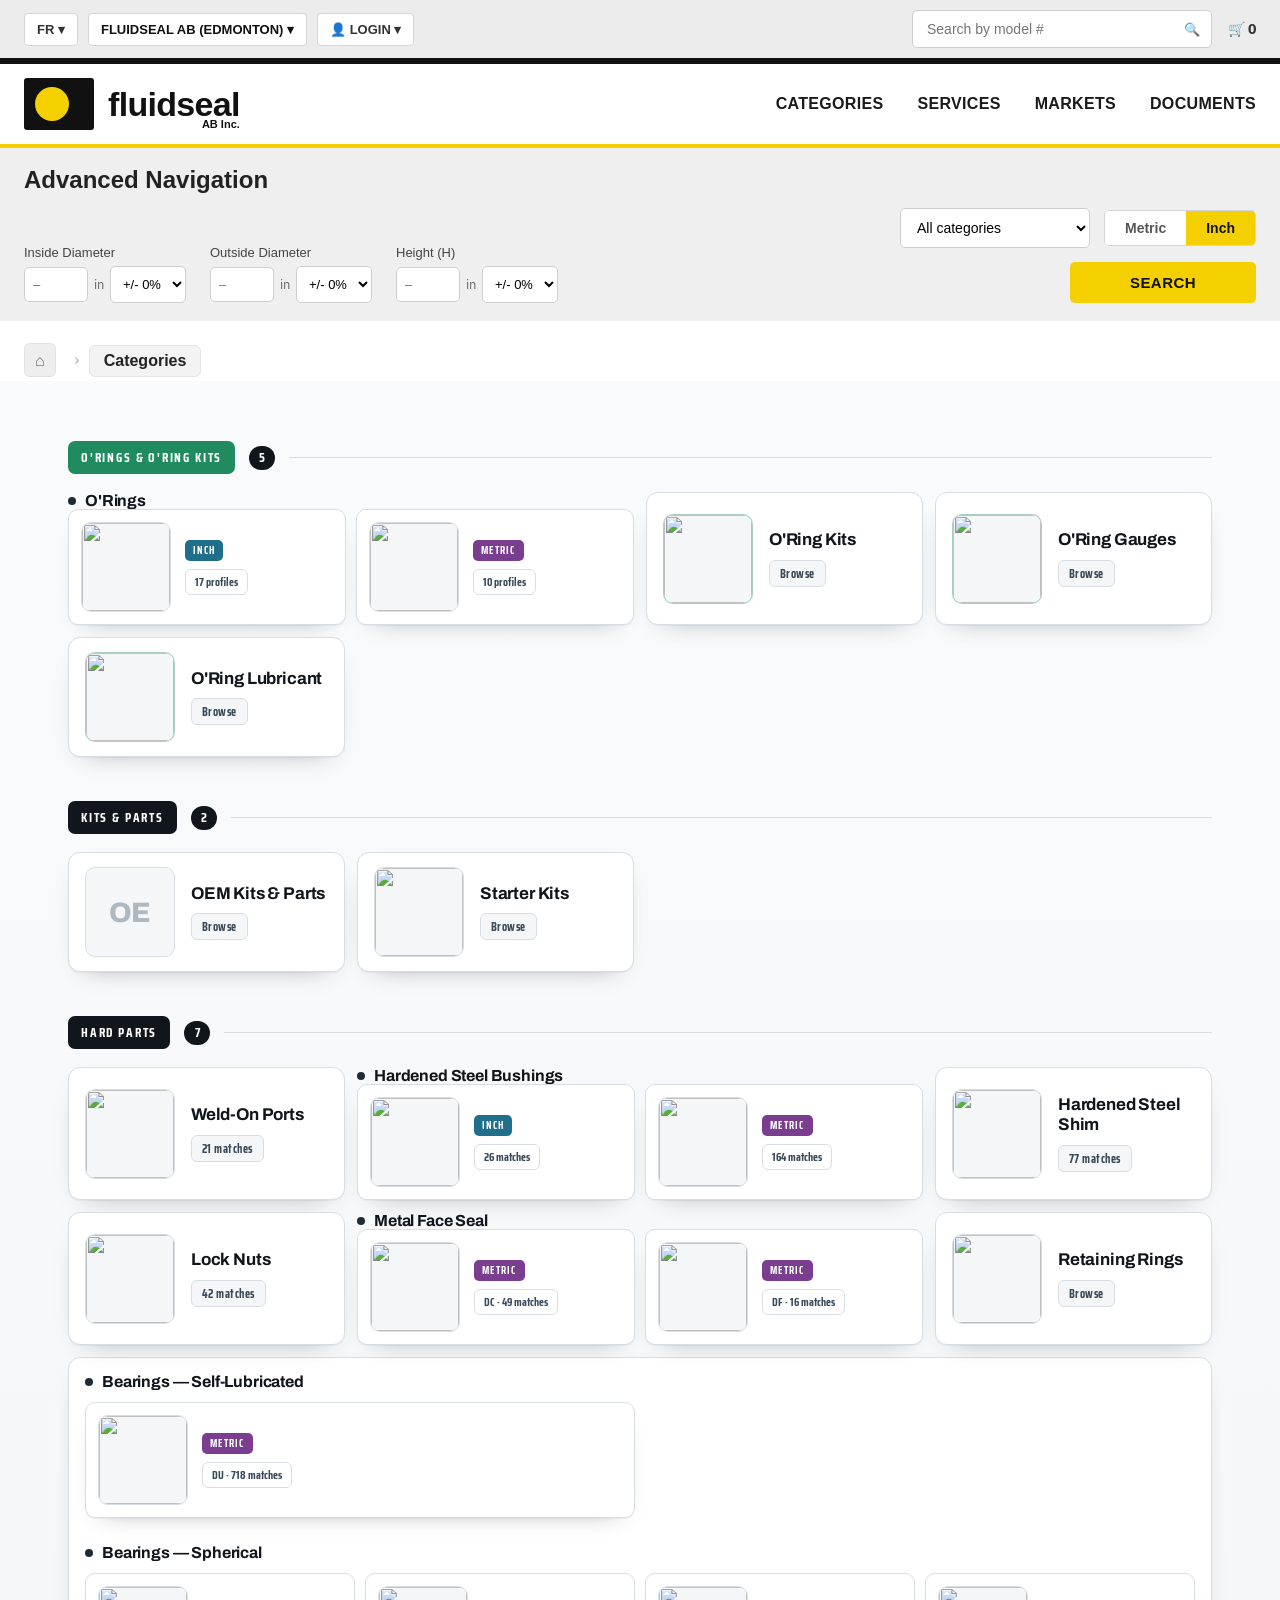
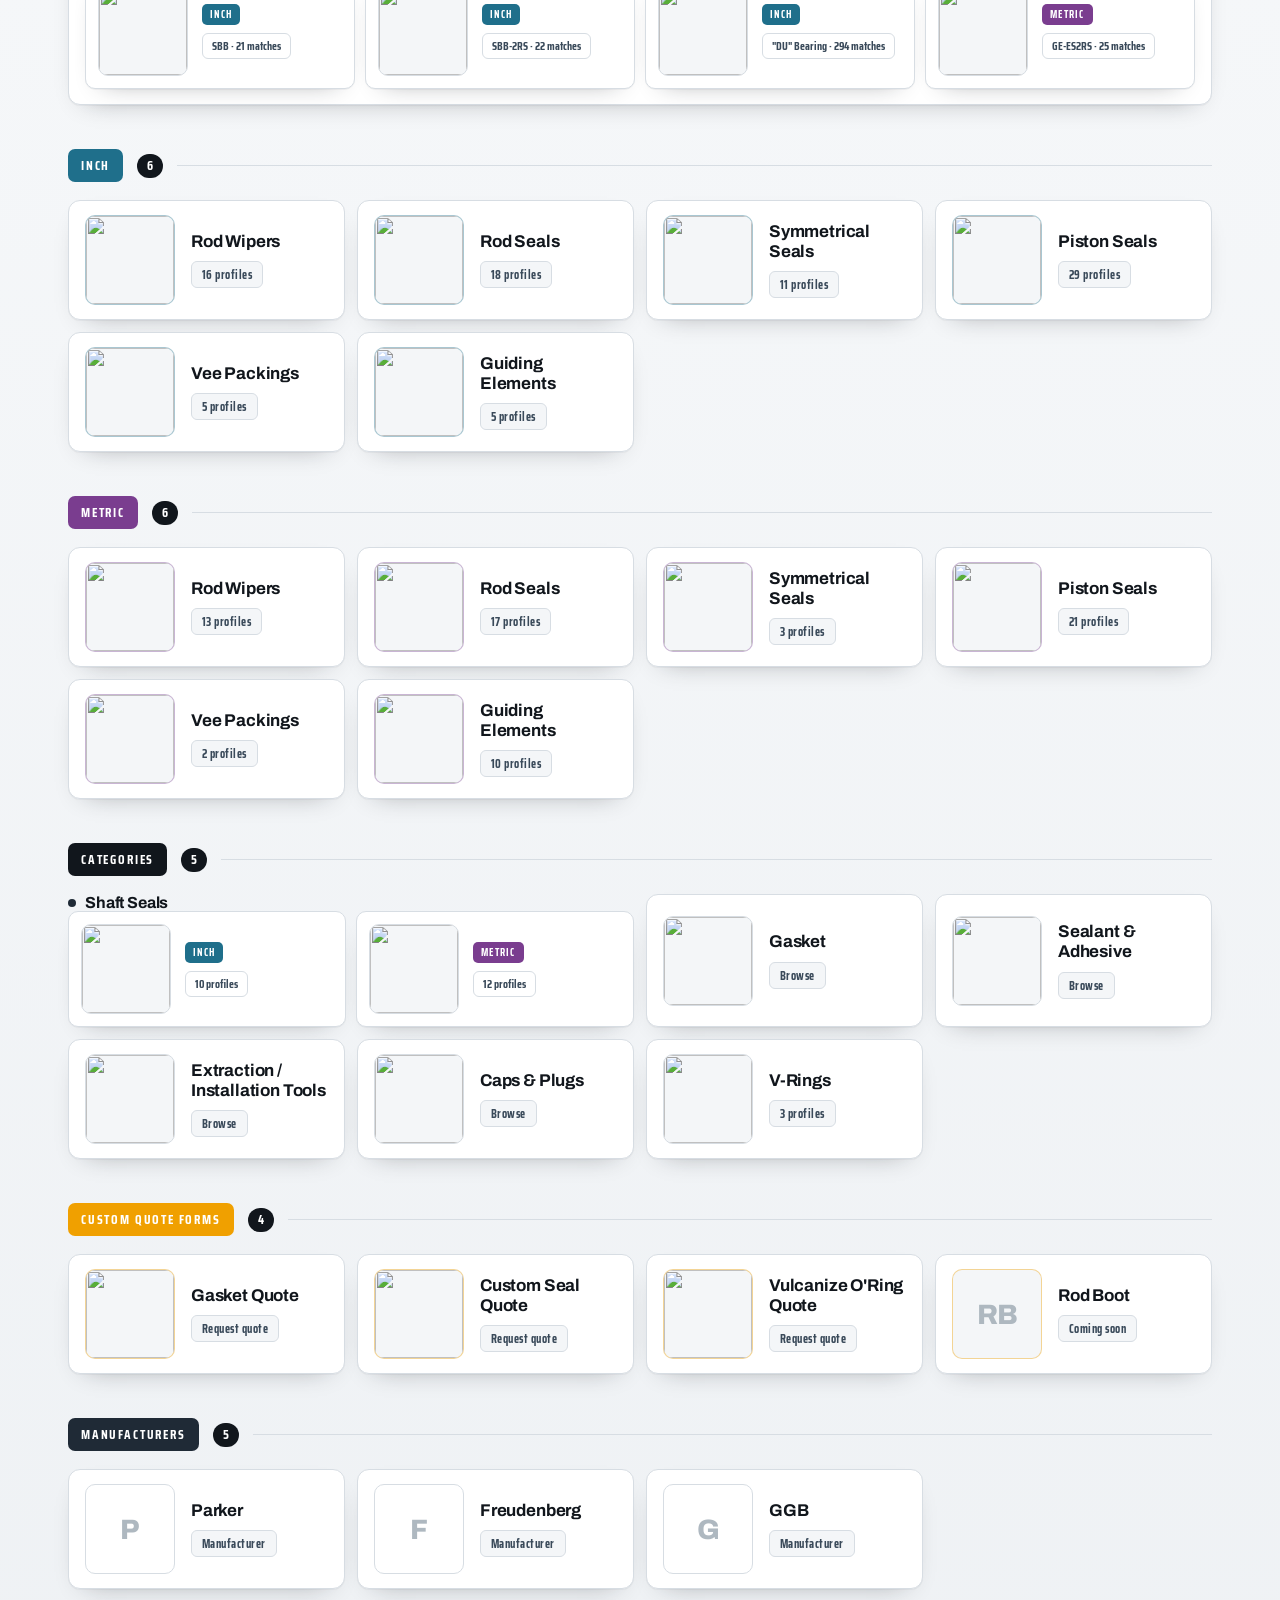
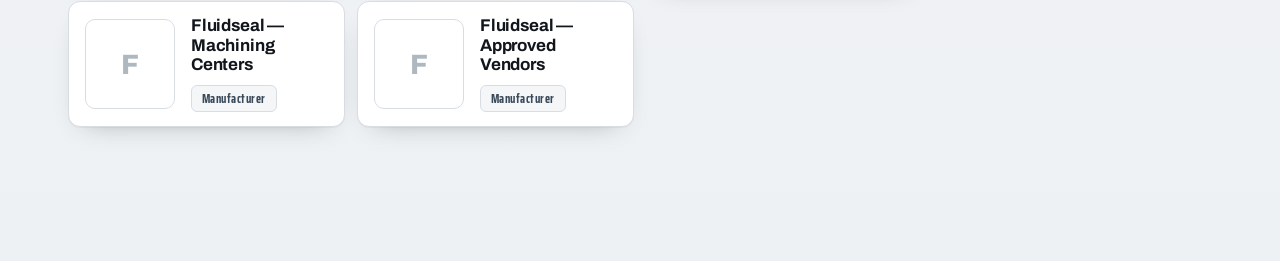
==== commit d2ccb6ee: "index.html: use shared styles.css, MARKETS nav → markets.html" ====
--- a/index.html
+++ b/index.html
@@ -7,160 +7,7 @@
 <link rel="preconnect" href="https://fonts.googleapis.com">
 <link rel="preconnect" href="https://fonts.gstatic.com" crossorigin>
 <link href="https://fonts.googleapis.com/css2?family=Archivo:wght@500;600;700;800&family=Saira+Condensed:wght@600;700&family=IBM+Plex+Sans:wght@400;500&display=swap" rel="stylesheet">
-<style>
-  :root{
-    --ink:#11161c; --steel:#1f2a36; --slate:#3a4a5a;
-    --line:#d7dde3; --paper:#f4f6f8; --white:#fff;
-    --accent:#e7411f; --accent-dark:#c5330f; --amber:#f0a000;
-    --inch:#1f6f8b; --metric:#7a3d8f; --oring:#1f8b5f;
-    --shadow:0 1px 0 rgba(17,22,28,.04), 0 10px 26px -18px rgba(17,22,28,.45);
-    --radius:12px;
-  }
-  *{box-sizing:border-box;margin:0;padding:0}
-  body{
-    font-family:'IBM Plex Sans',sans-serif;color:var(--ink);
-    background:radial-gradient(1200px 500px at 80% -10%,rgba(231,65,31,.06),transparent 60%),linear-gradient(180deg,#fbfcfd,#eef1f4);
-    min-height:100vh;-webkit-font-smoothing:antialiased;
-  }
-  .wrap{max-width:1200px;margin:0 auto;padding:60px 28px 90px}
-  .eyebrow{display:inline-flex;align-items:center;gap:9px;font-family:'Saira Condensed',sans-serif;font-weight:700;letter-spacing:.22em;text-transform:uppercase;font-size:13px;color:var(--accent-dark);padding:7px 14px;border:1px solid rgba(231,65,31,.3);border-radius:100px;background:rgba(231,65,31,.05)}
-  .eyebrow .dot{width:7px;height:7px;border-radius:50%;background:var(--accent);box-shadow:0 0 0 4px rgba(231,65,31,.18)}
-  .head{display:flex;justify-content:space-between;align-items:flex-end;gap:30px;flex-wrap:wrap;margin:22px 0 14px;padding-bottom:24px;border-bottom:2px solid var(--ink)}
-  h1{font-family:'Archivo',sans-serif;font-weight:800;font-size:clamp(34px,5vw,54px);line-height:.98;letter-spacing:-.02em}
-  h1 span{color:var(--accent)}
-  .sub{max-width:440px;color:var(--slate);font-size:15px;line-height:1.55}
-  .flag{display:inline-flex;align-items:center;gap:8px;font-size:12px;color:#7a868f;margin:18px 0 36px}
-  .flag .pill{width:18px;height:3px;border-radius:3px;background:var(--amber)}
-  .band{margin-bottom:44px}
-  .band-head{display:flex;align-items:center;gap:14px;margin-bottom:18px}
-  .band-tag{font-family:'Saira Condensed',sans-serif;font-weight:700;font-size:13px;letter-spacing:.14em;text-transform:uppercase;color:#fff;padding:6px 13px;border-radius:7px;white-space:nowrap}
-  .band-tag.top{background:var(--ink)}
-  .band-tag.inch{background:var(--inch)}
-  .band-tag.metric{background:var(--metric)}
-  .band-tag.oring{background:var(--oring)}
-  .band-tag.quote{background:var(--amber)}
-  .band-tag.mfr{background:var(--steel)}
-  .mfr-bottom{margin-top:12px;display:flex;justify-content:center;gap:12px}
-  /* match the 4-column card width exactly: (100% - 3 gaps) / 4 */
-  .mfr-bottom .card{flex:0 0 calc((100% - 36px) / 4)}
-  @media(max-width:980px){.mfr-bottom .card{flex:0 0 calc((100% - 24px) / 3)}}
-  @media(max-width:680px){.mfr-bottom .card{flex:0 0 calc((100% - 12px) / 2)}}
-  @media(max-width:420px){.mfr-bottom .card{flex:0 0 100%}}
-  .band-title{font-family:'Archivo',sans-serif;font-weight:700;font-size:21px;letter-spacing:-.01em}
-  .band-meta{font-family:'Saira Condensed',sans-serif;font-weight:700;font-size:13px;color:var(--slate);margin-left:auto;white-space:nowrap}
-  .band-rule{flex:1;height:1px;background:var(--line)}
-  .band-count{display:inline-flex;align-items:center;justify-content:center;min-width:26px;height:24px;padding:0 9px;border-radius:100px;background:var(--ink);color:#fff;font-family:'Saira Condensed',sans-serif;font-weight:700;font-size:13px;letter-spacing:.02em}
-  .grid{display:grid;grid-template-columns:repeat(4,1fr);gap:12px}
-  @media(max-width:980px){.grid{grid-template-columns:repeat(3,1fr)}}
-  @media(max-width:680px){.grid{grid-template-columns:repeat(2,1fr)}}
-  @media(max-width:420px){.grid{grid-template-columns:1fr}}
-
-  .card{position:relative;display:flex;align-items:center;gap:16px;min-height:118px;padding:14px 16px;background:var(--white);border:1px solid var(--line);border-radius:var(--radius);box-shadow:var(--shadow);text-decoration:none;color:inherit;overflow:hidden;transition:transform .26s cubic-bezier(.2,.8,.2,1),box-shadow .26s,border-color .26s}
-  .card::before{content:"";position:absolute;left:0;top:0;bottom:0;width:3px;transform:scaleY(0);transform-origin:top;transition:transform .28s;z-index:2}
-  .card.top::before{background:linear-gradient(180deg,var(--accent),var(--amber))}
-  .card.inch::before{background:var(--inch)}
-  .card.metric::before{background:var(--metric)}
-  .card.oring::before{background:var(--oring)}
-  .card.quote::before{background:linear-gradient(180deg,var(--amber),var(--accent))}
-  .card:hover{transform:translateY(-4px);border-color:var(--steel);box-shadow:0 20px 36px -20px rgba(17,22,28,.5)}
-  .card:hover::before{transform:scaleY(1)}
-
-  /* Large image on the left */
-  .thumb{flex:0 0 90px;width:90px;height:90px;border-radius:10px;border:1px solid var(--line);background:var(--paper) center/cover no-repeat;display:flex;align-items:center;justify-content:center;overflow:hidden;position:relative}
-  .thumb img{width:100%;height:100%;object-fit:cover;display:block}
-  .thumb .mono{font-family:'Archivo',sans-serif;font-weight:800;font-size:28px;color:#aeb8c0;letter-spacing:-.02em}
-  .card.inch .thumb{border-color:rgba(31,111,139,.35)}
-  .card.metric .thumb{border-color:rgba(122,61,143,.35)}
-  .card.oring .thumb{border-color:rgba(31,139,95,.35)}
-  .card.quote .thumb{border-color:rgba(240,160,0,.4)}
-  .card.mfr .thumb{background:#fff}
-  .card.mfr .thumb img{object-fit:contain;padding:6px}
-  .card.mfr .thumb img[src^="data:image/png"]{padding:3px}
-  .card.mfr::before{background:linear-gradient(180deg,var(--steel),var(--slate))}
-  .card.mfr .thumb{border-color:var(--line)}
-
-  /* Text block to the right of the image */
-  .card .body{display:flex;flex-direction:column;gap:10px;flex:1;min-width:0}
-  .card .name{font-family:'Archivo',sans-serif;font-weight:700;font-size:17px;line-height:1.16;letter-spacing:-.01em}
-  .card .cnt{align-self:flex-start;font-family:'Saira Condensed',sans-serif;font-weight:700;font-size:12px;letter-spacing:.04em;color:var(--slate);background:var(--paper);border:1px solid var(--line);padding:3px 10px;border-radius:6px}
-
-  /* Standard chip (only where disambiguation needed) */
-  .std{display:inline-flex;align-items:center;gap:5px;align-self:flex-start;font-family:'Saira Condensed',sans-serif;font-weight:700;font-size:10.5px;letter-spacing:.12em;text-transform:uppercase;color:#fff;padding:2px 8px;border-radius:5px}
-  .std.inch{background:var(--inch)}
-  .std.metric{background:var(--metric)}
-  .std.bearing{background:var(--steel)}
-
-  /* Merged Shaft Seals group */
-  .group{grid-column:span 2;}
-  .group:has(.pair-multi){grid-column:1 / -1;background:var(--white);border:1px solid var(--line);border-radius:var(--radius);box-shadow:var(--shadow);padding:15px 16px;display:flex;flex-direction:column;gap:12px}
-  .pair-multi{grid-template-columns:repeat(4,1fr)!important}
-  @media(max-width:980px){.pair-multi{grid-template-columns:repeat(2,1fr)!important}}
-  @media(max-width:480px){.pair-multi{grid-template-columns:1fr!important}}
-  @media(max-width:420px){.group{grid-column:span 1}}
-  .group>.gname{font-family:'Archivo',sans-serif;font-weight:700;font-size:16px;letter-spacing:-.01em;display:flex;align-items:center;gap:9px}
-  .group>.gname .tagdot{width:8px;height:8px;border-radius:50%;background:var(--steel)}
-  .group .pair{display:grid;grid-template-columns:1fr 1fr;gap:10px}
-  @media(max-width:420px){.group .pair{grid-template-columns:1fr}}
-  .sub-link{position:relative;display:flex;align-items:center;gap:14px;padding:12px;border:1px solid var(--line);border-radius:10px;background:var(--white);box-shadow:var(--shadow);text-decoration:none;color:inherit;transition:transform .22s,box-shadow .22s,border-color .22s}
-  .sub-link:hover{transform:translateY(-3px);border-color:var(--steel);box-shadow:0 16px 30px -18px rgba(17,22,28,.5)}
-  .sub-link .thumb{flex:0 0 90px;width:90px;height:90px;border-radius:10px}
-  .sub-link .thumb .mono{font-size:28px}
-  .sub-link .body{display:flex;flex-direction:column;gap:8px;flex:1;min-width:0}
-  .sub-link .cnt{align-self:flex-start;font-family:'Saira Condensed',sans-serif;font-weight:700;font-size:11.5px;color:var(--slate);background:#fff;border:1px solid var(--line);padding:3px 9px;border-radius:6px}
-
-  /* ===== Fluidseal live header ===== */
-  .fs-topbar{background:#ececec;border-bottom:0}
-  .fs-topbar-inner{max-width:1400px;margin:0 auto;display:flex;align-items:center;justify-content:space-between;padding:10px 24px;gap:16px}
-  .fs-topbar-left{display:flex;align-items:center;gap:10px;flex-wrap:wrap}
-  .fs-pill{font-family:Arial,sans-serif;font-size:13px;font-weight:700;color:#333;background:#fff;border:1px solid #d5d5d5;border-radius:4px;padding:8px 12px;white-space:nowrap}
-  .fs-pill-strong{color:#111}
-  .fs-topbar-right{display:flex;align-items:center;gap:16px}
-  .fs-search{position:relative;display:flex;align-items:center}
-  .fs-search input{width:300px;max-width:40vw;border:1px solid #cfcfcf;border-radius:5px;padding:10px 36px 10px 14px;font-size:14px;background:#fff}
-  .fs-search-ico{position:absolute;right:12px;color:#999;font-size:13px}
-  .fs-cart{font-size:14px;color:#333;white-space:nowrap}
-  .fs-blackbar{height:6px;background:#111}
-  .fs-header{background:#fff}
-  .fs-header-inner{max-width:1400px;margin:0 auto;display:flex;align-items:center;justify-content:space-between;padding:14px 24px}
-  .fs-logo{display:flex;align-items:center;gap:14px;text-decoration:none}
-  .fs-logo-mark{width:70px;height:52px;background:#111;border-radius:3px;position:relative;flex:0 0 auto}
-  .fs-logo-mark::after{content:"";position:absolute;left:11px;top:9px;width:34px;height:34px;border-radius:50%;background:#F5D000}
-  .fs-logo-word{font-family:Arial,Helvetica,sans-serif;font-weight:800;font-size:34px;letter-spacing:-.02em;color:#111;line-height:.9;position:relative}
-  .fs-logo-sub{position:absolute;right:0;bottom:-11px;font-size:11px;font-weight:700;letter-spacing:0}
-  .fs-nav{display:flex;gap:34px}
-  .fs-nav a{font-family:Arial,sans-serif;font-weight:700;font-size:16px;letter-spacing:.02em;color:#1a1a1a;text-decoration:none}
-  .fs-nav a:hover{color:#000}
-  .fs-yellowbar{height:4px;background:#F5D000}
-  @media(max-width:820px){.fs-nav{gap:16px}.fs-nav a{font-size:13px}.fs-search input{width:160px}.fs-logo-word{font-size:26px}}
-
-
-  /* ===== Advanced Navigation strip ===== */
-  .fs-advnav{background:#efefef}
-  .fs-advnav-inner{max-width:1400px;margin:0 auto;padding:18px 24px}
-  .fs-advnav-title{font-family:Arial,sans-serif;font-weight:700;font-size:24px;color:#222;margin-bottom:14px}
-  .fs-advnav-controls{display:flex;justify-content:space-between;gap:30px;flex-wrap:wrap;align-items:flex-end}
-  .fs-advnav-fields{display:flex;gap:24px;flex-wrap:wrap}
-  .fs-field label{display:block;font-family:Arial,sans-serif;font-size:13px;color:#444;margin-bottom:6px}
-  .fs-field-row{display:flex;align-items:center;gap:6px}
-  .fs-field-row input{width:64px;border:1px solid #cfcfcf;border-radius:5px;padding:9px 8px;font-size:13px;background:#fff}
-  .fs-field-row span{font-size:13px;color:#666}
-  .fs-field-row select{border:1px solid #cfcfcf;border-radius:5px;padding:9px 8px;font-size:13px;background:#fff}
-  .fs-advnav-right{display:flex;flex-direction:column;gap:14px;align-items:flex-end}
-  .fs-advnav-toprow{display:flex;gap:14px;align-items:center}
-  .fs-catselect{border:1px solid #cfcfcf;border-radius:5px;padding:10px 30px 10px 12px;font-size:14px;background:#fff;min-width:190px}
-  .fs-unit{display:flex;border:1px solid #d5d5d5;border-radius:5px;overflow:hidden}
-  .fs-unit-opt{padding:9px 20px;font-family:Arial,sans-serif;font-weight:700;font-size:14px;color:#555;background:#fff;cursor:pointer}
-  .fs-unit-opt.active{background:#F5D000;color:#111}
-  .fs-searchbtn{background:#F5D000;border:0;border-radius:5px;padding:12px 60px;font-family:Arial,sans-serif;font-weight:700;font-size:15px;color:#111;letter-spacing:.03em;cursor:pointer}
-  .fs-breadcrumb{background:#fff}
-  .fs-breadcrumb-inner{max-width:1400px;margin:0 auto;padding:22px 24px 4px}
-  .fs-breadcrumb .fs-home,.fs-breadcrumb .fs-crumb-sep,.fs-breadcrumb .fs-crumb-active{display:inline-flex;align-items:center}
-  .fs-breadcrumb .fs-home{background:#eee;border:1px solid #e0e0e0;border-radius:6px;padding:6px 10px;color:#666;margin-right:8px}
-  .fs-crumb-sep{color:#bbb;margin:0 10px;font-size:18px}
-  .fs-crumb-active{font-family:Arial,sans-serif;font-weight:700;color:#222;background:#f3f3f3;border:1px solid #e5e5e5;border-radius:6px;padding:6px 14px}
-  @media(max-width:820px){.fs-advnav-controls{flex-direction:column;align-items:stretch}.fs-advnav-right{align-items:stretch}.fs-searchbtn{padding:12px}}
-
-</style>
+<link rel="stylesheet" href="styles.css">
 </head>
 <body>
 <!-- ===== FLUIDSEAL LIVE HEADER ===== -->
@@ -185,9 +32,9 @@
       <span class="fs-logo-word">fluidseal<span class="fs-logo-sub">AB Inc.</span></span>
     </a>
     <nav class="fs-nav">
-      <a href="https://www.sealsonline.com/en/flabed/categories">CATEGORIES</a>
+      <a href="index.html">CATEGORIES</a>
       <a href="https://www.sealsonline.com/en/flabed/services">SERVICES</a>
-      <a href="https://www.sealsonline.com/en/flabed/markets">MARKETS</a>
+      <a href="markets.html">MARKETS</a>
       <a href="https://www.sealsonline.com/en/flabed/documents">DOCUMENTS</a>
     </nav>
   </div>
@@ -195,7 +42,6 @@
 <div class="fs-yellowbar"></div>
 <!-- ===== END HEADER ===== -->
 
-  <!-- ADVANCED NAVIGATION STRIP (matches live site) -->
   <div class="fs-advnav">
     <div class="fs-advnav-inner">
       <div class="fs-advnav-title">Advanced Navigation</div>
@@ -219,140 +65,131 @@
 
   <main class="wrap">
 
-    <!-- O'RINGS & O'RING KITS -->
-
     <section class="band">
       <div class="band-head"><span class="band-tag oring">O'Rings &amp; O'Ring Kits</span><span class="band-count">5</span><span class="band-rule"></span></div>
       <div class="grid">
         <div class="group">
           <div class="gname"><span class="tagdot"></span>O'Rings</div>
           <div class="pair">
-            <a class="sub-link" data-img="https://cms.sealsonline.com/uploads/o_rings_658be6461f.jpg" href="https://www.sealsonline.com/en/flabed/categories/inch/o-rings"><span class="thumb"><img src="https://cms.sealsonline.com/uploads/o_rings_658be6461f.jpg" alt="" onerror="this.style.display='none';this.insertAdjacentHTML('afterend','<span class=&quot;mono&quot;>O</span>')"></span><div class="body"><span class="std inch">Inch</span><span class="cnt">17 profiles</span></div></a>
-            <a class="sub-link" data-img="https://cms.sealsonline.com/uploads/o_rings_658be6461f.jpg" href="https://www.sealsonline.com/en/flabed/categories/metric/o-rings"><span class="thumb"><img src="https://cms.sealsonline.com/uploads/o_rings_658be6461f.jpg" alt="" onerror="this.style.display='none';this.insertAdjacentHTML('afterend','<span class=&quot;mono&quot;>O</span>')"></span><div class="body"><span class="std metric">Metric</span><span class="cnt">10 profiles</span></div></a>
+            <a class="sub-link" href="https://www.sealsonline.com/en/flabed/categories/inch/o-rings"><span class="thumb"><img src="https://cms.sealsonline.com/uploads/o_rings_658be6461f.jpg" alt=""></span><div class="body"><span class="std inch">Inch</span><span class="cnt">17 profiles</span></div></a>
+            <a class="sub-link" href="https://www.sealsonline.com/en/flabed/categories/metric/o-rings"><span class="thumb"><img src="https://cms.sealsonline.com/uploads/o_rings_658be6461f.jpg" alt=""></span><div class="body"><span class="std metric">Metric</span><span class="cnt">10 profiles</span></div></a>
           </div>
         </div>
-        <a class="card oring" data-img="https://cms.sealsonline.com/uploads/boite_jaune_oring_87a9396a15.jpg" href="https://www.sealsonline.com/en/flabed/categories/o-ring-kits"><span class="thumb"><img src="https://cms.sealsonline.com/uploads/boite_jaune_oring_87a9396a15.jpg" alt="" onerror="this.style.display='none';this.insertAdjacentHTML('afterend','<span class=&quot;mono&quot;>O</span>')"></span><div class="body"><div class="name">O'Ring Kits</div><span class="cnt">Browse</span></div></a>
-        <a class="card oring" data-img="https://cms.sealsonline.com/uploads/accessories_gauge800_75db2db59a.jpg" href="https://www.sealsonline.com/en/flabed/categories/o-ring-gauges"><span class="thumb"><img src="https://cms.sealsonline.com/uploads/accessories_gauge800_75db2db59a.jpg" alt="" onerror="this.style.display='none';this.insertAdjacentHTML('afterend','<span class=&quot;mono&quot;>O</span>')"></span><div class="body"><div class="name">O'Ring Gauges</div><span class="cnt">Browse</span></div></a>
-        <a class="card oring" data-img="https://cms.sealsonline.com/uploads/pub_2tubes_600_d7eb72fa30.png" href="https://www.sealsonline.com/en/flabed/categories/o-ring-lubricant"><span class="thumb"><img src="https://cms.sealsonline.com/uploads/pub_2tubes_600_d7eb72fa30.png" alt="" onerror="this.style.display='none';this.insertAdjacentHTML('afterend','<span class=&quot;mono&quot;>O</span>')"></span><div class="body"><div class="name">O'Ring Lubricant</div><span class="cnt">Browse</span></div></a>
+        <a class="card oring" href="https://www.sealsonline.com/en/flabed/categories/o-ring-kits"><span class="thumb"><img src="https://cms.sealsonline.com/uploads/boite_jaune_oring_87a9396a15.jpg" alt=""></span><div class="body"><div class="name">O'Ring Kits</div><span class="cnt">Browse</span></div></a>
+        <a class="card oring" href="https://www.sealsonline.com/en/flabed/categories/o-ring-gauges"><span class="thumb"><img src="https://cms.sealsonline.com/uploads/accessories_gauge800_75db2db59a.jpg" alt=""></span><div class="body"><div class="name">O'Ring Gauges</div><span class="cnt">Browse</span></div></a>
+        <a class="card oring" href="https://www.sealsonline.com/en/flabed/categories/o-ring-lubricant"><span class="thumb"><img src="https://cms.sealsonline.com/uploads/pub_2tubes_600_d7eb72fa30.png" alt=""></span><div class="body"><div class="name">O'Ring Lubricant</div><span class="cnt">Browse</span></div></a>
       </div>
     </section>
 
-
-    <!-- KITS & PARTS -->
     <section class="band">
       <div class="band-head"><span class="band-tag top">Kits &amp; Parts</span><span class="band-count">2</span><span class="band-rule"></span></div>
       <div class="grid">
-        <a class="card top" data-img="" href="https://www.sealsonline.com/en/flabed/categories/oem-kits-parts"><span class="thumb"><span class="mono">OE</span></span><div class="body"><div class="name">OEM Kits &amp; Parts</div><span class="cnt">Browse</span></div></a>
-        <a class="card top" data-img="https://cms.sealsonline.com/uploads/all_parts_web_83c5914d83.png" href="https://www.sealsonline.com/en/flabed/categories/starter-kits"><span class="thumb"><img src="https://cms.sealsonline.com/uploads/all_parts_web_83c5914d83.png" alt="" onerror="this.style.display='none';this.insertAdjacentHTML('afterend','<span class=&quot;mono&quot;>St</span>')"></span><div class="body"><div class="name">Starter Kits</div><span class="cnt">Browse</span></div></a>
+        <a class="card top" href="https://www.sealsonline.com/en/flabed/categories/oem-kits-parts"><span class="thumb"><span class="mono">OE</span></span><div class="body"><div class="name">OEM Kits &amp; Parts</div><span class="cnt">Browse</span></div></a>
+        <a class="card top" href="https://www.sealsonline.com/en/flabed/categories/starter-kits"><span class="thumb"><img src="https://cms.sealsonline.com/uploads/all_parts_web_83c5914d83.png" alt=""></span><div class="body"><div class="name">Starter Kits</div><span class="cnt">Browse</span></div></a>
       </div>
     </section>
-    <!-- HARD PARTS -->
+
     <section class="band">
       <div class="band-head"><span class="band-tag top">Hard Parts</span><span class="band-count">7</span><span class="band-rule"></span></div>
       <div class="grid">
-        <a class="card top" data-img="https://cms.sealsonline.com/uploads/jerb_ports_600_1feb3cace6.png" href="https://www.sealsonline.com/en/flabed/categories/hard-parts/weld-on-ports"><span class="thumb"><img src="https://cms.sealsonline.com/uploads/jerb_ports_600_1feb3cace6.png" alt="" onerror="this.style.display='none';this.insertAdjacentHTML('afterend','<span class=&quot;mono&quot;>WP</span>')"></span><div class="body"><div class="name">Weld-On Ports</div><span class="cnt">21 matches</span></div></a>
+        <a class="card top" href="https://www.sealsonline.com/en/flabed/categories/hard-parts/weld-on-ports"><span class="thumb"><img src="https://cms.sealsonline.com/uploads/jerb_ports_600_1feb3cace6.png" alt=""></span><div class="body"><div class="name">Weld-On Ports</div><span class="cnt">21 matches</span></div></a>
         <div class="group">
           <div class="gname"><span class="tagdot"></span>Hardened Steel Bushings</div>
           <div class="pair">
-            <a class="sub-link" data-img="https://cms.sealsonline.com/uploads/hardened_steel_bushings_600_6c3b98a43f.png" href="https://www.sealsonline.com/en/flabed/categories/hard-parts/hardened-steel-bushings-i"><span class="thumb"><img src="https://cms.sealsonline.com/uploads/hardened_steel_bushings_600_6c3b98a43f.png" alt="" onerror="this.style.display='none';this.insertAdjacentHTML('afterend','<span class=&quot;mono&quot;>I</span>')"></span><div class="body"><span class="std inch">Inch</span><span class="cnt">26 matches</span></div></a>
-            <a class="sub-link" data-img="https://cms.sealsonline.com/uploads/hardened_steel_bushings_600_6c3b98a43f.png" href="https://www.sealsonline.com/en/flabed/categories/hard-parts/hardened-steel-bushings-m"><span class="thumb"><img src="https://cms.sealsonline.com/uploads/hardened_steel_bushings_600_6c3b98a43f.png" alt="" onerror="this.style.display='none';this.insertAdjacentHTML('afterend','<span class=&quot;mono&quot;>M</span>')"></span><div class="body"><span class="std metric">Metric</span><span class="cnt">164 matches</span></div></a>
+            <a class="sub-link" href="https://www.sealsonline.com/en/flabed/categories/hard-parts/hardened-steel-bushings-i"><span class="thumb"><img src="https://cms.sealsonline.com/uploads/hardened_steel_bushings_600_6c3b98a43f.png" alt=""></span><div class="body"><span class="std inch">Inch</span><span class="cnt">26 matches</span></div></a>
+            <a class="sub-link" href="https://www.sealsonline.com/en/flabed/categories/hard-parts/hardened-steel-bushings-m"><span class="thumb"><img src="https://cms.sealsonline.com/uploads/hardened_steel_bushings_600_6c3b98a43f.png" alt=""></span><div class="body"><span class="std metric">Metric</span><span class="cnt">164 matches</span></div></a>
           </div>
         </div>
-        <a class="card top" data-img="https://cms.sealsonline.com/uploads/shims600_53bb44fc5b.png" href="https://www.sealsonline.com/en/flabed/categories/hard-parts/hardened-steel-shim"><span class="thumb"><img src="https://cms.sealsonline.com/uploads/shims600_53bb44fc5b.png" alt="" onerror="this.style.display='none';this.insertAdjacentHTML('afterend','<span class=&quot;mono&quot;>HS</span>')"></span><div class="body"><div class="name">Hardened Steel Shim</div><span class="cnt">77 matches</span></div></a>
-        <a class="card top" data-img="https://cms.sealsonline.com/uploads/locknuts_600_204c161f2b.png" href="https://www.sealsonline.com/en/flabed/categories/hard-parts/lock-nuts"><span class="thumb"><img src="https://cms.sealsonline.com/uploads/locknuts_600_204c161f2b.png" alt="" onerror="this.style.display='none';this.insertAdjacentHTML('afterend','<span class=&quot;mono&quot;>LN</span>')"></span><div class="body"><div class="name">Lock Nuts</div><span class="cnt">42 matches</span></div></a>
+        <a class="card top" href="https://www.sealsonline.com/en/flabed/categories/hard-parts/hardened-steel-shim"><span class="thumb"><img src="https://cms.sealsonline.com/uploads/shims600_53bb44fc5b.png" alt=""></span><div class="body"><div class="name">Hardened Steel Shim</div><span class="cnt">77 matches</span></div></a>
+        <a class="card top" href="https://www.sealsonline.com/en/flabed/categories/hard-parts/lock-nuts"><span class="thumb"><img src="https://cms.sealsonline.com/uploads/locknuts_600_204c161f2b.png" alt=""></span><div class="body"><div class="name">Lock Nuts</div><span class="cnt">42 matches</span></div></a>
         <div class="group">
           <div class="gname"><span class="tagdot"></span>Metal Face Seal</div>
           <div class="pair">
-            <a class="sub-link" data-img="https://cms.sealsonline.com/uploads/DO_image_600_brightness_8779d6daa4.png" href="https://www.sealsonline.com/en/flabed/categories/metric/metal-face-seal/dc"><span class="thumb"><img src="https://cms.sealsonline.com/uploads/DO_image_600_brightness_8779d6daa4.png" alt="" onerror="this.style.display='none';this.insertAdjacentHTML('afterend','<span class=&quot;mono&quot;>DC</span>')"></span><div class="body"><span class="std metric">Metric</span><span class="cnt">DC · 49 matches</span></div></a>
-            <a class="sub-link" data-img="https://cms.sealsonline.com/uploads/DF_image_600_brightness_8c24d4449f.png" href="https://www.sealsonline.com/en/flabed/categories/metric/metal-face-seal/df"><span class="thumb"><img src="https://cms.sealsonline.com/uploads/DF_image_600_brightness_8c24d4449f.png" alt="" onerror="this.style.display='none';this.insertAdjacentHTML('afterend','<span class=&quot;mono&quot;>DF</span>')"></span><div class="body"><span class="std metric">Metric</span><span class="cnt">DF · 16 matches</span></div></a>
+            <a class="sub-link" href="https://www.sealsonline.com/en/flabed/categories/metric/metal-face-seal/dc"><span class="thumb"><img src="https://cms.sealsonline.com/uploads/DO_image_600_brightness_8779d6daa4.png" alt=""></span><div class="body"><span class="std metric">Metric</span><span class="cnt">DC · 49 matches</span></div></a>
+            <a class="sub-link" href="https://www.sealsonline.com/en/flabed/categories/metric/metal-face-seal/df"><span class="thumb"><img src="https://cms.sealsonline.com/uploads/DF_image_600_brightness_8c24d4449f.png" alt=""></span><div class="body"><span class="std metric">Metric</span><span class="cnt">DF · 16 matches</span></div></a>
           </div>
         </div>
-        <a class="card top" data-img="https://cms.sealsonline.com/uploads/retaining_rings_600_79c8d97e26.jpg" href="https://www.sealsonline.com/en/flabed/categories/retaining-rings"><span class="thumb"><img src="https://cms.sealsonline.com/uploads/retaining_rings_600_79c8d97e26.jpg" alt="" onerror="this.style.display='none';this.insertAdjacentHTML('afterend','<span class=&quot;mono&quot;>Re</span>')"></span><div class="body"><div class="name">Retaining Rings</div><span class="cnt">Browse</span></div></a>
+        <a class="card top" href="https://www.sealsonline.com/en/flabed/categories/retaining-rings"><span class="thumb"><img src="https://cms.sealsonline.com/uploads/retaining_rings_600_79c8d97e26.jpg" alt=""></span><div class="body"><div class="name">Retaining Rings</div><span class="cnt">Browse</span></div></a>
         <div class="group">
           <div class="gname"><span class="tagdot"></span>Bearings — Self-Lubricated</div>
           <div class="pair">
-            <a class="sub-link" data-img="https://cms.sealsonline.com/uploads/194_category_default_7f4257498b.jpg" href="https://www.sealsonline.com/en/flabed/categories/metric/guiding-elements/du"><span class="thumb"><img src="https://cms.sealsonline.com/uploads/194_category_default_7f4257498b.jpg" alt="" onerror="this.style.display='none';this.insertAdjacentHTML('afterend','<span class=&quot;mono&quot;>DU</span>')"></span><div class="body"><span class="std metric">Metric</span><span class="cnt">DU · 718 matches</span></div></a>
+            <a class="sub-link" href="https://www.sealsonline.com/en/flabed/categories/metric/guiding-elements/du"><span class="thumb"><img src="https://cms.sealsonline.com/uploads/194_category_default_7f4257498b.jpg" alt=""></span><div class="body"><span class="std metric">Metric</span><span class="cnt">DU · 718 matches</span></div></a>
           </div>
           <div class="gname" style="margin-top:14px"><span class="tagdot"></span>Bearings — Spherical</div>
           <div class="pair pair-multi">
-            <a class="sub-link" data-img="https://cms.sealsonline.com/uploads/SBB_600_e8f075a40e.png" href="https://www.sealsonline.com/en/flabed/categories/inch/guiding-elements/sbb"><span class="thumb"><img src="https://cms.sealsonline.com/uploads/SBB_600_e8f075a40e.png" alt="" onerror="this.style.display='none';this.insertAdjacentHTML('afterend','<span class=&quot;mono&quot;>SBB</span>')"></span><div class="body"><span class="std inch">Inch</span><span class="cnt">SBB · 21 matches</span></div></a>
-            <a class="sub-link" data-img="https://cms.sealsonline.com/uploads/SBB_600_e8f075a40e.png" href="https://www.sealsonline.com/en/flabed/categories/inch/guiding-elements/sbb-2-rs"><span class="thumb"><img src="https://cms.sealsonline.com/uploads/SBB_600_e8f075a40e.png" alt="" onerror="this.style.display='none';this.insertAdjacentHTML('afterend','<span class=&quot;mono&quot;>S2</span>')"></span><div class="body"><span class="std inch">Inch</span><span class="cnt">SBB-2RS · 22 matches</span></div></a>
-            <a class="sub-link" data-img="https://cms.sealsonline.com/uploads/194_category_default_7f4257498b.jpg" href="https://www.sealsonline.com/en/flabed/categories/inch/guiding-elements/du-bearing"><span class="thumb"><img src="https://cms.sealsonline.com/uploads/194_category_default_7f4257498b.jpg" alt="" onerror="this.style.display='none';this.insertAdjacentHTML('afterend','<span class=&quot;mono&quot;>DU</span>')"></span><div class="body"><span class="std inch">Inch</span><span class="cnt">"DU" Bearing · 294 matches</span></div></a>
-            <a class="sub-link" data-img="https://cms.sealsonline.com/uploads/196_category_default_cd9ab3f77c.jpg" href="https://www.sealsonline.com/en/flabed/categories/metric/guiding-elements/ge-es-2-rs"><span class="thumb"><img src="https://cms.sealsonline.com/uploads/196_category_default_cd9ab3f77c.jpg" alt="" onerror="this.style.display='none';this.insertAdjacentHTML('afterend','<span class=&quot;mono&quot;>GE</span>')"></span><div class="body"><span class="std metric">Metric</span><span class="cnt">GE-ES2RS · 25 matches</span></div></a>
+            <a class="sub-link" href="https://www.sealsonline.com/en/flabed/categories/inch/guiding-elements/sbb"><span class="thumb"><img src="https://cms.sealsonline.com/uploads/SBB_600_e8f075a40e.png" alt=""></span><div class="body"><span class="std inch">Inch</span><span class="cnt">SBB · 21 matches</span></div></a>
+            <a class="sub-link" href="https://www.sealsonline.com/en/flabed/categories/inch/guiding-elements/sbb-2-rs"><span class="thumb"><img src="https://cms.sealsonline.com/uploads/SBB_600_e8f075a40e.png" alt=""></span><div class="body"><span class="std inch">Inch</span><span class="cnt">SBB-2RS · 22 matches</span></div></a>
+            <a class="sub-link" href="https://www.sealsonline.com/en/flabed/categories/inch/guiding-elements/du-bearing"><span class="thumb"><img src="https://cms.sealsonline.com/uploads/194_category_default_7f4257498b.jpg" alt=""></span><div class="body"><span class="std inch">Inch</span><span class="cnt">"DU" Bearing · 294 matches</span></div></a>
+            <a class="sub-link" href="https://www.sealsonline.com/en/flabed/categories/metric/guiding-elements/ge-es-2-rs"><span class="thumb"><img src="https://cms.sealsonline.com/uploads/196_category_default_cd9ab3f77c.jpg" alt=""></span><div class="body"><span class="std metric">Metric</span><span class="cnt">GE-ES2RS · 25 matches</span></div></a>
           </div>
         </div>
       </div>
     </section>
 
-    <!-- INCH FAMILIES -->
     <section class="band">
       <div class="band-head"><span class="band-tag inch">Inch</span><span class="band-count">6</span><span class="band-rule"></span></div>
       <div class="grid">
-        <a class="card inch" data-img="https://cms.sealsonline.com/uploads/rod_wipers_66e54cdda6.jpg" href="https://www.sealsonline.com/en/flabed/categories/inch/rod-wipers"><span class="thumb"><img src="https://cms.sealsonline.com/uploads/rod_wipers_66e54cdda6.jpg" alt="" onerror="this.style.display='none';this.insertAdjacentHTML('afterend','<span class=&quot;mono&quot;>RW</span>')"></span><div class="body"><div class="name">Rod Wipers</div><span class="cnt">16 profiles</span></div></a>
-        <a class="card inch" data-img="https://cms.sealsonline.com/uploads/rod_seals_187b71c3c1.jpg" href="https://www.sealsonline.com/en/flabed/categories/inch/rod-seals"><span class="thumb"><img src="https://cms.sealsonline.com/uploads/rod_seals_187b71c3c1.jpg" alt="" onerror="this.style.display='none';this.insertAdjacentHTML('afterend','<span class=&quot;mono&quot;>RS</span>')"></span><div class="body"><div class="name">Rod Seals</div><span class="cnt">18 profiles</span></div></a>
-        <a class="card inch" data-img="https://cms.sealsonline.com/uploads/symmetrical_seals_7d42d735d6.jpg" href="https://www.sealsonline.com/en/flabed/categories/inch/symmetrical-seals"><span class="thumb"><img src="https://cms.sealsonline.com/uploads/symmetrical_seals_7d42d735d6.jpg" alt="" onerror="this.style.display='none';this.insertAdjacentHTML('afterend','<span class=&quot;mono&quot;>Sy</span>')"></span><div class="body"><div class="name">Symmetrical Seals</div><span class="cnt">11 profiles</span></div></a>
-        <a class="card inch" data-img="https://cms.sealsonline.com/uploads/piston_seals_31249b662d.jpg" href="https://www.sealsonline.com/en/flabed/categories/inch/piston-seals"><span class="thumb"><img src="https://cms.sealsonline.com/uploads/piston_seals_31249b662d.jpg" alt="" onerror="this.style.display='none';this.insertAdjacentHTML('afterend','<span class=&quot;mono&quot;>Pi</span>')"></span><div class="body"><div class="name">Piston Seals</div><span class="cnt">29 profiles</span></div></a>
-        <a class="card inch" data-img="https://cms.sealsonline.com/uploads/vee_packings_46cb08da12.jpg" href="https://www.sealsonline.com/en/flabed/categories/inch/vee-packings"><span class="thumb"><img src="https://cms.sealsonline.com/uploads/vee_packings_46cb08da12.jpg" alt="" onerror="this.style.display='none';this.insertAdjacentHTML('afterend','<span class=&quot;mono&quot;>Ve</span>')"></span><div class="body"><div class="name">Vee Packings</div><span class="cnt">5 profiles</span></div></a>
-        <a class="card inch" data-img="https://cms.sealsonline.com/uploads/guiding_elements_dddfea6fb0.jpg" href="https://www.sealsonline.com/en/flabed/categories/inch/guiding-elements"><span class="thumb"><img src="https://cms.sealsonline.com/uploads/guiding_elements_dddfea6fb0.jpg" alt="" onerror="this.style.display='none';this.insertAdjacentHTML('afterend','<span class=&quot;mono&quot;>Gu</span>')"></span><div class="body"><div class="name">Guiding Elements</div><span class="cnt">5 profiles</span></div></a>
+        <a class="card inch" href="https://www.sealsonline.com/en/flabed/categories/inch/rod-wipers"><span class="thumb"><img src="https://cms.sealsonline.com/uploads/rod_wipers_66e54cdda6.jpg" alt=""></span><div class="body"><div class="name">Rod Wipers</div><span class="cnt">16 profiles</span></div></a>
+        <a class="card inch" href="https://www.sealsonline.com/en/flabed/categories/inch/rod-seals"><span class="thumb"><img src="https://cms.sealsonline.com/uploads/rod_seals_187b71c3c1.jpg" alt=""></span><div class="body"><div class="name">Rod Seals</div><span class="cnt">18 profiles</span></div></a>
+        <a class="card inch" href="https://www.sealsonline.com/en/flabed/categories/inch/symmetrical-seals"><span class="thumb"><img src="https://cms.sealsonline.com/uploads/symmetrical_seals_7d42d735d6.jpg" alt=""></span><div class="body"><div class="name">Symmetrical Seals</div><span class="cnt">11 profiles</span></div></a>
+        <a class="card inch" href="https://www.sealsonline.com/en/flabed/categories/inch/piston-seals"><span class="thumb"><img src="https://cms.sealsonline.com/uploads/piston_seals_31249b662d.jpg" alt=""></span><div class="body"><div class="name">Piston Seals</div><span class="cnt">29 profiles</span></div></a>
+        <a class="card inch" href="https://www.sealsonline.com/en/flabed/categories/inch/vee-packings"><span class="thumb"><img src="https://cms.sealsonline.com/uploads/vee_packings_46cb08da12.jpg" alt=""></span><div class="body"><div class="name">Vee Packings</div><span class="cnt">5 profiles</span></div></a>
+        <a class="card inch" href="https://www.sealsonline.com/en/flabed/categories/inch/guiding-elements"><span class="thumb"><img src="https://cms.sealsonline.com/uploads/guiding_elements_dddfea6fb0.jpg" alt=""></span><div class="body"><div class="name">Guiding Elements</div><span class="cnt">5 profiles</span></div></a>
       </div>
     </section>
 
-    <!-- METRIC FAMILIES -->
     <section class="band">
       <div class="band-head"><span class="band-tag metric">Metric</span><span class="band-count">6</span><span class="band-rule"></span></div>
       <div class="grid">
-        <a class="card metric" data-img="https://cms.sealsonline.com/uploads/rod_wipers_66e54cdda6.jpg" href="https://www.sealsonline.com/en/flabed/categories/metric/rod-wipers"><span class="thumb"><img src="https://cms.sealsonline.com/uploads/rod_wipers_66e54cdda6.jpg" alt="" onerror="this.style.display='none';this.insertAdjacentHTML('afterend','<span class=&quot;mono&quot;>RW</span>')"></span><div class="body"><div class="name">Rod Wipers</div><span class="cnt">13 profiles</span></div></a>
-        <a class="card metric" data-img="https://cms.sealsonline.com/uploads/rod_seals_187b71c3c1.jpg" href="https://www.sealsonline.com/en/flabed/categories/metric/rod-seals"><span class="thumb"><img src="https://cms.sealsonline.com/uploads/rod_seals_187b71c3c1.jpg" alt="" onerror="this.style.display='none';this.insertAdjacentHTML('afterend','<span class=&quot;mono&quot;>RS</span>')"></span><div class="body"><div class="name">Rod Seals</div><span class="cnt">17 profiles</span></div></a>
-        <a class="card metric" data-img="https://cms.sealsonline.com/uploads/symmetrical_seals_7d42d735d6.jpg" href="https://www.sealsonline.com/en/flabed/categories/metric/symmetrical-seals"><span class="thumb"><img src="https://cms.sealsonline.com/uploads/symmetrical_seals_7d42d735d6.jpg" alt="" onerror="this.style.display='none';this.insertAdjacentHTML('afterend','<span class=&quot;mono&quot;>Sy</span>')"></span><div class="body"><div class="name">Symmetrical Seals</div><span class="cnt">3 profiles</span></div></a>
-        <a class="card metric" data-img="https://cms.sealsonline.com/uploads/piston_seals_31249b662d.jpg" href="https://www.sealsonline.com/en/flabed/categories/metric/piston-seals"><span class="thumb"><img src="https://cms.sealsonline.com/uploads/piston_seals_31249b662d.jpg" alt="" onerror="this.style.display='none';this.insertAdjacentHTML('afterend','<span class=&quot;mono&quot;>Pi</span>')"></span><div class="body"><div class="name">Piston Seals</div><span class="cnt">21 profiles</span></div></a>
-        <a class="card metric" data-img="https://cms.sealsonline.com/uploads/vee_packings_46cb08da12.jpg" href="https://www.sealsonline.com/en/flabed/categories/metric/vee-packings"><span class="thumb"><img src="https://cms.sealsonline.com/uploads/vee_packings_46cb08da12.jpg" alt="" onerror="this.style.display='none';this.insertAdjacentHTML('afterend','<span class=&quot;mono&quot;>Ve</span>')"></span><div class="body"><div class="name">Vee Packings</div><span class="cnt">2 profiles</span></div></a>
-        <a class="card metric" data-img="https://cms.sealsonline.com/uploads/guiding_elements_dddfea6fb0.jpg" href="https://www.sealsonline.com/en/flabed/categories/metric/guiding-elements"><span class="thumb"><img src="https://cms.sealsonline.com/uploads/guiding_elements_dddfea6fb0.jpg" alt="" onerror="this.style.display='none';this.insertAdjacentHTML('afterend','<span class=&quot;mono&quot;>Gu</span>')"></span><div class="body"><div class="name">Guiding Elements</div><span class="cnt">10 profiles</span></div></a>
+        <a class="card metric" href="https://www.sealsonline.com/en/flabed/categories/metric/rod-wipers"><span class="thumb"><img src="https://cms.sealsonline.com/uploads/rod_wipers_66e54cdda6.jpg" alt=""></span><div class="body"><div class="name">Rod Wipers</div><span class="cnt">13 profiles</span></div></a>
+        <a class="card metric" href="https://www.sealsonline.com/en/flabed/categories/metric/rod-seals"><span class="thumb"><img src="https://cms.sealsonline.com/uploads/rod_seals_187b71c3c1.jpg" alt=""></span><div class="body"><div class="name">Rod Seals</div><span class="cnt">17 profiles</span></div></a>
+        <a class="card metric" href="https://www.sealsonline.com/en/flabed/categories/metric/symmetrical-seals"><span class="thumb"><img src="https://cms.sealsonline.com/uploads/symmetrical_seals_7d42d735d6.jpg" alt=""></span><div class="body"><div class="name">Symmetrical Seals</div><span class="cnt">3 profiles</span></div></a>
+        <a class="card metric" href="https://www.sealsonline.com/en/flabed/categories/metric/piston-seals"><span class="thumb"><img src="https://cms.sealsonline.com/uploads/piston_seals_31249b662d.jpg" alt=""></span><div class="body"><div class="name">Piston Seals</div><span class="cnt">21 profiles</span></div></a>
+        <a class="card metric" href="https://www.sealsonline.com/en/flabed/categories/metric/vee-packings"><span class="thumb"><img src="https://cms.sealsonline.com/uploads/vee_packings_46cb08da12.jpg" alt=""></span><div class="body"><div class="name">Vee Packings</div><span class="cnt">2 profiles</span></div></a>
+        <a class="card metric" href="https://www.sealsonline.com/en/flabed/categories/metric/guiding-elements"><span class="thumb"><img src="https://cms.sealsonline.com/uploads/guiding_elements_dddfea6fb0.jpg" alt=""></span><div class="body"><div class="name">Guiding Elements</div><span class="cnt">10 profiles</span></div></a>
       </div>
     </section>
-    <!-- TOP-LEVEL CATEGORIES -->
+
     <section class="band">
       <div class="band-head"><span class="band-tag top">Categories</span><span class="band-count">5</span><span class="band-rule"></span></div>
       <div class="grid">
         <div class="group">
           <div class="gname"><span class="tagdot"></span>Shaft Seals</div>
           <div class="pair">
-            <a class="sub-link" data-img="https://cms.sealsonline.com/uploads/303_category_default_d899ecaae3.jpg" href="https://www.sealsonline.com/en/flabed/categories/inch/shaft-seals"><span class="thumb"><img src="https://cms.sealsonline.com/uploads/303_category_default_d899ecaae3.jpg" alt="" onerror="this.style.display='none';this.insertAdjacentHTML('afterend','<span class=&quot;mono&quot;>SS</span>')"></span><div class="body"><span class="std inch">Inch</span><span class="cnt">10 profiles</span></div></a>
-            <a class="sub-link" data-img="https://cms.sealsonline.com/uploads/303_category_default_d899ecaae3.jpg" href="https://www.sealsonline.com/en/flabed/categories/metric/shaft-seals"><span class="thumb"><img src="https://cms.sealsonline.com/uploads/303_category_default_d899ecaae3.jpg" alt="" onerror="this.style.display='none';this.insertAdjacentHTML('afterend','<span class=&quot;mono&quot;>SS</span>')"></span><div class="body"><span class="std metric">Metric</span><span class="cnt">12 profiles</span></div></a>
+            <a class="sub-link" href="https://www.sealsonline.com/en/flabed/categories/inch/shaft-seals"><span class="thumb"><img src="https://cms.sealsonline.com/uploads/303_category_default_d899ecaae3.jpg" alt=""></span><div class="body"><span class="std inch">Inch</span><span class="cnt">10 profiles</span></div></a>
+            <a class="sub-link" href="https://www.sealsonline.com/en/flabed/categories/metric/shaft-seals"><span class="thumb"><img src="https://cms.sealsonline.com/uploads/303_category_default_d899ecaae3.jpg" alt=""></span><div class="body"><span class="std metric">Metric</span><span class="cnt">12 profiles</span></div></a>
           </div>
         </div>
-        <a class="card top" data-img="https://cms.sealsonline.com/uploads/full_face_black_b21094d7bf.png" href="https://www.sealsonline.com/en/flabed/categories/gasket"><span class="thumb"><img src="https://cms.sealsonline.com/uploads/full_face_black_b21094d7bf.png" alt="" onerror="this.style.display='none';this.insertAdjacentHTML('afterend','<span class=&quot;mono&quot;>Ga</span>')"></span><div class="body"><div class="name">Gasket</div><span class="cnt">Browse</span></div></a>
-        <a class="card top" data-img="https://cms.sealsonline.com/uploads/sealant_and_adhesives_600_110520859f.png" href="https://www.sealsonline.com/en/flabed/categories/sealant-and-adhesive-vibra-tite"><span class="thumb"><img src="https://cms.sealsonline.com/uploads/sealant_and_adhesives_600_110520859f.png" alt="" onerror="this.style.display='none';this.insertAdjacentHTML('afterend','<span class=&quot;mono&quot;>Se</span>')"></span><div class="body"><div class="name">Sealant &amp; Adhesive</div><span class="cnt">Browse</span></div></a>
-        <a class="card top" data-img="https://cms.sealsonline.com/uploads/extraction_tool_600_738178597f.png" href="https://www.sealsonline.com/en/flabed/categories/extraction-installation-tools"><span class="thumb"><img src="https://cms.sealsonline.com/uploads/extraction_tool_600_738178597f.png" alt="" onerror="this.style.display='none';this.insertAdjacentHTML('afterend','<span class=&quot;mono&quot;>Ex</span>')"></span><div class="body"><div class="name">Extraction / Installation Tools</div><span class="cnt">Browse</span></div></a>
-        <a class="card top" data-img="https://cms.sealsonline.com/uploads/capuchons_600_512a42413e.jpg" href="https://www.sealsonline.com/en/flabed/categories/caps-and-plugs"><span class="thumb"><img src="https://cms.sealsonline.com/uploads/capuchons_600_512a42413e.jpg" alt="" onerror="this.style.display='none';this.insertAdjacentHTML('afterend','<span class=&quot;mono&quot;>Ca</span>')"></span><div class="body"><div class="name">Caps &amp; Plugs</div><span class="cnt">Browse</span></div></a>
-        <a class="card top" data-img="https://cms.sealsonline.com/uploads/v_ring_ce1518256d.jpg" href="https://www.sealsonline.com/en/flabed/categories/metric/v-rings"><span class="thumb"><img src="https://cms.sealsonline.com/uploads/v_ring_ce1518256d.jpg" alt="" onerror="this.style.display='none';this.insertAdjacentHTML('afterend','<span class=&quot;mono&quot;>V</span>')"></span><div class="body"><div class="name">V-Rings</div><span class="cnt">3 profiles</span></div></a>
+        <a class="card top" href="https://www.sealsonline.com/en/flabed/categories/gasket"><span class="thumb"><img src="https://cms.sealsonline.com/uploads/full_face_black_b21094d7bf.png" alt=""></span><div class="body"><div class="name">Gasket</div><span class="cnt">Browse</span></div></a>
+        <a class="card top" href="https://www.sealsonline.com/en/flabed/categories/sealant-and-adhesive-vibra-tite"><span class="thumb"><img src="https://cms.sealsonline.com/uploads/sealant_and_adhesives_600_110520859f.png" alt=""></span><div class="body"><div class="name">Sealant &amp; Adhesive</div><span class="cnt">Browse</span></div></a>
+        <a class="card top" href="https://www.sealsonline.com/en/flabed/categories/extraction-installation-tools"><span class="thumb"><img src="https://cms.sealsonline.com/uploads/extraction_tool_600_738178597f.png" alt=""></span><div class="body"><div class="name">Extraction / Installation Tools</div><span class="cnt">Browse</span></div></a>
+        <a class="card top" href="https://www.sealsonline.com/en/flabed/categories/caps-and-plugs"><span class="thumb"><img src="https://cms.sealsonline.com/uploads/capuchons_600_512a42413e.jpg" alt=""></span><div class="body"><div class="name">Caps &amp; Plugs</div><span class="cnt">Browse</span></div></a>
+        <a class="card top" href="https://www.sealsonline.com/en/flabed/categories/metric/v-rings"><span class="thumb"><img src="https://cms.sealsonline.com/uploads/v_ring_ce1518256d.jpg" alt=""></span><div class="body"><div class="name">V-Rings</div><span class="cnt">3 profiles</span></div></a>
       </div>
     </section>
-      <!-- CUSTOM QUOTE FORMS -->
+
     <section class="band">
       <div class="band-head"><span class="band-tag quote">Custom Quote Forms</span><span class="band-count">4</span><span class="band-rule"></span></div>
       <div class="grid">
-        <a class="card quote" data-img="https://cms.sealsonline.com/uploads/full_face_black_b21094d7bf.png" href="https://www.sealsonline.com/en/flabed/gaskets"><span class="thumb"><img src="https://cms.sealsonline.com/uploads/full_face_black_b21094d7bf.png" alt="" onerror="this.style.display='none';this.insertAdjacentHTML('afterend','<span class=&quot;mono&quot;>GQ</span>')"></span><div class="body"><div class="name">Gasket Quote</div><span class="cnt">Request quote</span></div></a>
-        <a class="card quote" data-img="https://cms.sealsonline.com/uploads/o_rings_658be6461f.jpg" href="https://www.sealsonline.com/en/flabed/express"><span class="thumb"><img src="https://cms.sealsonline.com/uploads/o_rings_658be6461f.jpg" alt="" onerror="this.style.display='none';this.insertAdjacentHTML('afterend','<span class=&quot;mono&quot;>CS</span>')"></span><div class="body"><div class="name">Custom Seal Quote</div><span class="cnt">Request quote</span></div></a>
-        <a class="card quote" data-img="https://cms.sealsonline.com/uploads/o_rings_658be6461f.jpg" href="https://www.sealsonline.com/en/flabed/vulcanize"><span class="thumb"><img src="https://cms.sealsonline.com/uploads/o_rings_658be6461f.jpg" alt="" onerror="this.style.display='none';this.insertAdjacentHTML('afterend','<span class=&quot;mono&quot;>VO</span>')"></span><div class="body"><div class="name">Vulcanize O'Ring Quote</div><span class="cnt">Request quote</span></div></a>
-        <a class="card quote" data-img="" href="#"><span class="thumb"><span class="mono">RB</span></span><div class="body"><div class="name">Rod Boot</div><span class="cnt">Coming soon</span></div></a>
+        <a class="card quote" href="https://www.sealsonline.com/en/flabed/gaskets"><span class="thumb"><img src="https://cms.sealsonline.com/uploads/full_face_black_b21094d7bf.png" alt=""></span><div class="body"><div class="name">Gasket Quote</div><span class="cnt">Request quote</span></div></a>
+        <a class="card quote" href="https://www.sealsonline.com/en/flabed/express"><span class="thumb"><img src="https://cms.sealsonline.com/uploads/o_rings_658be6461f.jpg" alt=""></span><div class="body"><div class="name">Custom Seal Quote</div><span class="cnt">Request quote</span></div></a>
+        <a class="card quote" href="https://www.sealsonline.com/en/flabed/vulcanize"><span class="thumb"><img src="https://cms.sealsonline.com/uploads/o_rings_658be6461f.jpg" alt=""></span><div class="body"><div class="name">Vulcanize O'Ring Quote</div><span class="cnt">Request quote</span></div></a>
+        <a class="card quote" href="#"><span class="thumb"><span class="mono">RB</span></span><div class="body"><div class="name">Rod Boot</div><span class="cnt">Coming soon</span></div></a>
       </div>
     </section>
 
-    <!-- MANUFACTURERS -->
     <section class="band">
       <div class="band-head"><span class="band-tag mfr">Manufacturers</span><span class="band-count">5</span><span class="band-rule"></span></div>
       <div class="grid">
-        <a class="card mfr" data-img="" href="#"><span class="thumb"><span class="mono">P</span></span><div class="body"><div class="name">Parker</div><span class="cnt">Manufacturer</span></div></a>
-        <a class="card mfr" data-img="" href="#"><span class="thumb"><span class="mono">F</span></span><div class="body"><div class="name">Freudenberg</div><span class="cnt">Manufacturer</span></div></a>
-        <a class="card mfr" data-img="" href="#"><span class="thumb"><span class="mono">G</span></span><div class="body"><div class="name">GGB</div><span class="cnt">Manufacturer</span></div></a>
+        <a class="card mfr" href="#"><span class="thumb"><span class="mono">P</span></span><div class="body"><div class="name">Parker</div><span class="cnt">Manufacturer</span></div></a>
+        <a class="card mfr" href="#"><span class="thumb"><span class="mono">F</span></span><div class="body"><div class="name">Freudenberg</div><span class="cnt">Manufacturer</span></div></a>
+        <a class="card mfr" href="#"><span class="thumb"><span class="mono">G</span></span><div class="body"><div class="name">GGB</div><span class="cnt">Manufacturer</span></div></a>
       </div>
       <div class="grid mfr-bottom">
-        <a class="card mfr" data-img="" href="#"><span class="thumb"><span class="mono">F</span></span><div class="body"><div class="name">Fluidseal — Machining Centers</div><span class="cnt">Manufacturer</span></div></a>
-        <a class="card mfr" data-img="" href="#"><span class="thumb"><span class="mono">F</span></span><div class="body"><div class="name">Fluidseal — Approved Vendors</div><span class="cnt">Manufacturer</span></div></a>
+        <a class="card mfr" href="#"><span class="thumb"><span class="mono">F</span></span><div class="body"><div class="name">Fluidseal — Machining Centers</div><span class="cnt">Manufacturer</span></div></a>
+        <a class="card mfr" href="#"><span class="thumb"><span class="mono">F</span></span><div class="body"><div class="name">Fluidseal — Approved Vendors</div><span class="cnt">Manufacturer</span></div></a>
       </div>
     </section>
 </main>
-
-
 </body>
 </html>
--- a/styles.css
+++ b/styles.css
@@ -0,0 +1,180 @@
+:root{
+    --ink:#11161c; --steel:#1f2a36; --slate:#3a4a5a;
+    --line:#d7dde3; --paper:#f4f6f8; --white:#fff;
+    --accent:#e7411f; --accent-dark:#c5330f; --amber:#f0a000;
+    --inch:#1f6f8b; --metric:#7a3d8f; --oring:#1f8b5f;
+    --shadow:0 1px 0 rgba(17,22,28,.04), 0 10px 26px -18px rgba(17,22,28,.45);
+    --radius:12px;
+  }
+  *{box-sizing:border-box;margin:0;padding:0}
+  body{
+    font-family:'IBM Plex Sans',sans-serif;color:var(--ink);
+    background:radial-gradient(1200px 500px at 80% -10%,rgba(231,65,31,.06),transparent 60%),linear-gradient(180deg,#fbfcfd,#eef1f4);
+    min-height:100vh;-webkit-font-smoothing:antialiased;
+  }
+  .wrap{max-width:1200px;margin:0 auto;padding:60px 28px 90px}
+  .eyebrow{display:inline-flex;align-items:center;gap:9px;font-family:'Saira Condensed',sans-serif;font-weight:700;letter-spacing:.22em;text-transform:uppercase;font-size:13px;color:var(--accent-dark);padding:7px 14px;border:1px solid rgba(231,65,31,.3);border-radius:100px;background:rgba(231,65,31,.05)}
+  .eyebrow .dot{width:7px;height:7px;border-radius:50%;background:var(--accent);box-shadow:0 0 0 4px rgba(231,65,31,.18)}
+  .head{display:flex;justify-content:space-between;align-items:flex-end;gap:30px;flex-wrap:wrap;margin:22px 0 14px;padding-bottom:24px;border-bottom:2px solid var(--ink)}
+  h1{font-family:'Archivo',sans-serif;font-weight:800;font-size:clamp(34px,5vw,54px);line-height:.98;letter-spacing:-.02em}
+  h1 span{color:var(--accent)}
+  .sub{max-width:440px;color:var(--slate);font-size:15px;line-height:1.55}
+  .flag{display:inline-flex;align-items:center;gap:8px;font-size:12px;color:#7a868f;margin:18px 0 36px}
+  .flag .pill{width:18px;height:3px;border-radius:3px;background:var(--amber)}
+  .band{margin-bottom:44px}
+  .band-head{display:flex;align-items:center;gap:14px;margin-bottom:18px}
+  .band-tag{font-family:'Saira Condensed',sans-serif;font-weight:700;font-size:13px;letter-spacing:.14em;text-transform:uppercase;color:#fff;padding:6px 13px;border-radius:7px;white-space:nowrap}
+  .band-tag.top{background:var(--ink)}
+  .band-tag.inch{background:var(--inch)}
+  .band-tag.metric{background:var(--metric)}
+  .band-tag.oring{background:var(--oring)}
+  .band-tag.quote{background:var(--amber)}
+  .band-tag.mfr{background:var(--steel)}
+  .mfr-bottom{margin-top:12px;display:flex;justify-content:center;gap:12px}
+  .mfr-bottom .card{flex:0 0 calc((100% - 36px) / 4)}
+  @media(max-width:980px){.mfr-bottom .card{flex:0 0 calc((100% - 24px) / 3)}}
+  @media(max-width:680px){.mfr-bottom .card{flex:0 0 calc((100% - 12px) / 2)}}
+  @media(max-width:420px){.mfr-bottom .card{flex:0 0 100%}}
+  .band-title{font-family:'Archivo',sans-serif;font-weight:700;font-size:21px;letter-spacing:-.01em}
+  .band-meta{font-family:'Saira Condensed',sans-serif;font-weight:700;font-size:13px;color:var(--slate);margin-left:auto;white-space:nowrap}
+  .band-rule{flex:1;height:1px;background:var(--line)}
+  .band-count{display:inline-flex;align-items:center;justify-content:center;min-width:26px;height:24px;padding:0 9px;border-radius:100px;background:var(--ink);color:#fff;font-family:'Saira Condensed',sans-serif;font-weight:700;font-size:13px;letter-spacing:.02em}
+  .grid{display:grid;grid-template-columns:repeat(4,1fr);gap:12px}
+  @media(max-width:980px){.grid{grid-template-columns:repeat(3,1fr)}}
+  @media(max-width:680px){.grid{grid-template-columns:repeat(2,1fr)}}
+  @media(max-width:420px){.grid{grid-template-columns:1fr}}
+
+  .card{position:relative;display:flex;align-items:center;gap:16px;min-height:118px;padding:14px 16px;background:var(--white);border:1px solid var(--line);border-radius:var(--radius);box-shadow:var(--shadow);text-decoration:none;color:inherit;overflow:hidden;transition:transform .26s cubic-bezier(.2,.8,.2,1),box-shadow .26s,border-color .26s}
+  .card::before{content:"";position:absolute;left:0;top:0;bottom:0;width:3px;transform:scaleY(0);transform-origin:top;transition:transform .28s;z-index:2}
+  .card.top::before{background:linear-gradient(180deg,var(--accent),var(--amber))}
+  .card.inch::before{background:var(--inch)}
+  .card.metric::before{background:var(--metric)}
+  .card.oring::before{background:var(--oring)}
+  .card.quote::before{background:linear-gradient(180deg,var(--amber),var(--accent))}
+  .card:hover{transform:translateY(-4px);border-color:var(--steel);box-shadow:0 20px 36px -20px rgba(17,22,28,.5)}
+  .card:hover::before{transform:scaleY(1)}
+
+  .thumb{flex:0 0 90px;width:90px;height:90px;border-radius:10px;border:1px solid var(--line);background:var(--paper) center/cover no-repeat;display:flex;align-items:center;justify-content:center;overflow:hidden;position:relative}
+  .thumb img{width:100%;height:100%;object-fit:cover;display:block}
+  .thumb .mono{font-family:'Archivo',sans-serif;font-weight:800;font-size:28px;color:#aeb8c0;letter-spacing:-.02em}
+  .card.inch .thumb{border-color:rgba(31,111,139,.35)}
+  .card.metric .thumb{border-color:rgba(122,61,143,.35)}
+  .card.oring .thumb{border-color:rgba(31,139,95,.35)}
+  .card.quote .thumb{border-color:rgba(240,160,0,.4)}
+  .card.mfr .thumb{background:#fff}
+  .card.mfr .thumb img{object-fit:contain;padding:6px}
+  .card.mfr .thumb img[src^="data:image/png"]{padding:3px}
+  .card.mfr::before{background:linear-gradient(180deg,var(--steel),var(--slate))}
+  .card.mfr .thumb{border-color:var(--line)}
+
+  .card .body{display:flex;flex-direction:column;gap:10px;flex:1;min-width:0}
+  .card .name{font-family:'Archivo',sans-serif;font-weight:700;font-size:17px;line-height:1.16;letter-spacing:-.01em}
+  .card .cnt{align-self:flex-start;font-family:'Saira Condensed',sans-serif;font-weight:700;font-size:12px;letter-spacing:.04em;color:var(--slate);background:var(--paper);border:1px solid var(--line);padding:3px 10px;border-radius:6px}
+
+  .std{display:inline-flex;align-items:center;gap:5px;align-self:flex-start;font-family:'Saira Condensed',sans-serif;font-weight:700;font-size:10.5px;letter-spacing:.12em;text-transform:uppercase;color:#fff;padding:2px 8px;border-radius:5px}
+  .std.inch{background:var(--inch)}
+  .std.metric{background:var(--metric)}
+  .std.bearing{background:var(--steel)}
+
+  .group{grid-column:span 2;}
+  .group:has(.pair-multi){grid-column:1 / -1;background:var(--white);border:1px solid var(--line);border-radius:var(--radius);box-shadow:var(--shadow);padding:15px 16px;display:flex;flex-direction:column;gap:12px}
+  .pair-multi{grid-template-columns:repeat(4,1fr)!important}
+  @media(max-width:980px){.pair-multi{grid-template-columns:repeat(2,1fr)!important}}
+  @media(max-width:480px){.pair-multi{grid-template-columns:1fr!important}}
+  @media(max-width:420px){.group{grid-column:span 1}}
+  .group>.gname{font-family:'Archivo',sans-serif;font-weight:700;font-size:16px;letter-spacing:-.01em;display:flex;align-items:center;gap:9px}
+  .group>.gname .tagdot{width:8px;height:8px;border-radius:50%;background:var(--steel)}
+  .group .pair{display:grid;grid-template-columns:1fr 1fr;gap:10px}
+  @media(max-width:420px){.group .pair{grid-template-columns:1fr}}
+  .sub-link{position:relative;display:flex;align-items:center;gap:14px;padding:12px;border:1px solid var(--line);border-radius:10px;background:var(--white);box-shadow:var(--shadow);text-decoration:none;color:inherit;transition:transform .22s,box-shadow .22s,border-color .22s}
+  .sub-link:hover{transform:translateY(-3px);border-color:var(--steel);box-shadow:0 16px 30px -18px rgba(17,22,28,.5)}
+  .sub-link .thumb{flex:0 0 90px;width:90px;height:90px;border-radius:10px}
+  .sub-link .thumb .mono{font-size:28px}
+  .sub-link .body{display:flex;flex-direction:column;gap:8px;flex:1;min-width:0}
+  .sub-link .cnt{align-self:flex-start;font-family:'Saira Condensed',sans-serif;font-weight:700;font-size:11.5px;color:var(--slate);background:#fff;border:1px solid var(--line);padding:3px 9px;border-radius:6px}
+
+  .fs-topbar{background:#ececec;border-bottom:0}
+  .fs-topbar-inner{max-width:1400px;margin:0 auto;display:flex;align-items:center;justify-content:space-between;padding:10px 24px;gap:16px}
+  .fs-topbar-left{display:flex;align-items:center;gap:10px;flex-wrap:wrap}
+  .fs-pill{font-family:Arial,sans-serif;font-size:13px;font-weight:700;color:#333;background:#fff;border:1px solid #d5d5d5;border-radius:4px;padding:8px 12px;white-space:nowrap}
+  .fs-pill-strong{color:#111}
+  .fs-topbar-right{display:flex;align-items:center;gap:16px}
+  .fs-search{position:relative;display:flex;align-items:center}
+  .fs-search input{width:300px;max-width:40vw;border:1px solid #cfcfcf;border-radius:5px;padding:10px 36px 10px 14px;font-size:14px;background:#fff}
+  .fs-search-ico{position:absolute;right:12px;color:#999;font-size:13px}
+  .fs-cart{font-size:14px;color:#333;white-space:nowrap}
+  .fs-blackbar{height:6px;background:#111}
+  .fs-header{background:#fff}
+  .fs-header-inner{max-width:1400px;margin:0 auto;display:flex;align-items:center;justify-content:space-between;padding:14px 24px}
+  .fs-logo{display:flex;align-items:center;gap:14px;text-decoration:none}
+  .fs-logo-mark{width:70px;height:52px;background:#111;border-radius:3px;position:relative;flex:0 0 auto}
+  .fs-logo-mark::after{content:"";position:absolute;left:11px;top:9px;width:34px;height:34px;border-radius:50%;background:#F5D000}
+  .fs-logo-word{font-family:Arial,Helvetica,sans-serif;font-weight:800;font-size:34px;letter-spacing:-.02em;color:#111;line-height:.9;position:relative}
+  .fs-logo-sub{position:absolute;right:0;bottom:-11px;font-size:11px;font-weight:700;letter-spacing:0}
+  .fs-nav{display:flex;gap:34px}
+  .fs-nav a{font-family:Arial,sans-serif;font-weight:700;font-size:16px;letter-spacing:.02em;color:#1a1a1a;text-decoration:none}
+  .fs-nav a:hover{color:#000}
+  .fs-yellowbar{height:4px;background:#F5D000}
+  @media(max-width:820px){.fs-nav{gap:16px}.fs-nav a{font-size:13px}.fs-search input{width:160px}.fs-logo-word{font-size:26px}}
+
+  .fs-advnav{background:#efefef}
+  .fs-advnav-inner{max-width:1400px;margin:0 auto;padding:18px 24px}
+  .fs-advnav-title{font-family:Arial,sans-serif;font-weight:700;font-size:24px;color:#222;margin-bottom:14px}
+  .fs-advnav-controls{display:flex;justify-content:space-between;gap:30px;flex-wrap:wrap;align-items:flex-end}
+  .fs-advnav-fields{display:flex;gap:24px;flex-wrap:wrap}
+  .fs-field label{display:block;font-family:Arial,sans-serif;font-size:13px;color:#444;margin-bottom:6px}
+  .fs-field-row{display:flex;align-items:center;gap:6px}
+  .fs-field-row input{width:64px;border:1px solid #cfcfcf;border-radius:5px;padding:9px 8px;font-size:13px;background:#fff}
+  .fs-field-row span{font-size:13px;color:#666}
+  .fs-field-row select{border:1px solid #cfcfcf;border-radius:5px;padding:9px 8px;font-size:13px;background:#fff}
+  .fs-advnav-right{display:flex;flex-direction:column;gap:14px;align-items:flex-end}
+  .fs-advnav-toprow{display:flex;gap:14px;align-items:center}
+  .fs-catselect{border:1px solid #cfcfcf;border-radius:5px;padding:10px 30px 10px 12px;font-size:14px;background:#fff;min-width:190px}
+  .fs-unit{display:flex;border:1px solid #d5d5d5;border-radius:5px;overflow:hidden}
+  .fs-unit-opt{padding:9px 20px;font-family:Arial,sans-serif;font-weight:700;font-size:14px;color:#555;background:#fff;cursor:pointer}
+  .fs-unit-opt.active{background:#F5D000;color:#111}
+  .fs-searchbtn{background:#F5D000;border:0;border-radius:5px;padding:12px 60px;font-family:Arial,sans-serif;font-weight:700;font-size:15px;color:#111;letter-spacing:.03em;cursor:pointer}
+  .fs-breadcrumb{background:#fff}
+  .fs-breadcrumb-inner{max-width:1400px;margin:0 auto;padding:22px 24px 4px}
+  .fs-breadcrumb .fs-home,.fs-breadcrumb .fs-crumb-sep,.fs-breadcrumb .fs-crumb-active{display:inline-flex;align-items:center}
+  .fs-breadcrumb .fs-home{background:#eee;border:1px solid #e0e0e0;border-radius:6px;padding:6px 10px;color:#666;margin-right:8px}
+  .fs-crumb-sep{color:#bbb;margin:0 10px;font-size:18px}
+  .fs-crumb-active{font-family:Arial,sans-serif;font-weight:700;color:#222;background:#f3f3f3;border:1px solid #e5e5e5;border-radius:6px;padding:6px 14px}
+  @media(max-width:820px){.fs-advnav-controls{flex-direction:column;align-items:stretch}.fs-advnav-right{align-items:stretch}.fs-searchbtn{padding:12px}}
+
+  .mk-hero{max-width:1400px;margin:0 auto;padding:26px 24px 8px}
+  .mk-title{font-family:Arial,sans-serif;font-weight:700;font-size:30px;color:#222;letter-spacing:.01em}
+  .mk-sub{color:#555;font-size:15px;margin-top:6px}
+  .mk-grid{max-width:1400px;margin:0 auto;padding:18px 24px 60px;display:grid;grid-template-columns:repeat(4,1fr);gap:16px}
+  @media(max-width:1100px){.mk-grid{grid-template-columns:repeat(3,1fr)}}
+  @media(max-width:760px){.mk-grid{grid-template-columns:repeat(2,1fr)}}
+  @media(max-width:460px){.mk-grid{grid-template-columns:1fr}}
+  .mk-card{display:flex;flex-direction:column;gap:8px;padding:18px;background:#fff;border:1px solid var(--line);border-radius:12px;box-shadow:var(--shadow);text-decoration:none;color:inherit;transition:transform .22s,box-shadow .22s,border-color .22s}
+  .mk-card:hover{transform:translateY(-3px);border-color:var(--steel);box-shadow:0 18px 32px -20px rgba(17,22,28,.5)}
+  .mk-card h3{font-family:Arial,sans-serif;font-weight:700;font-size:15px;color:#111}
+  .mk-card p{font-size:13px;color:#555;line-height:1.45}
+  .mk-card .go{margin-top:auto;font-family:Arial,sans-serif;font-weight:700;font-size:13px;color:#111}
+  .mk-card.active{border-color:#F5D000;box-shadow:0 0 0 3px rgba(245,208,0,.35)}
+  .mk-heroimg{max-width:1400px;margin:14px auto 0;padding:0 24px}
+  .mk-heroimg img{width:100%;max-height:340px;object-fit:cover;border-radius:12px;display:block}
+  .mk-body{max-width:1400px;margin:0 auto;padding:18px 24px 40px}
+  .mk-intro{font-size:15.5px;line-height:1.6;color:#333;max-width:900px}
+  .mk-back{display:inline-block;margin:14px 24px 0;font-family:Arial,sans-serif;font-weight:700;font-size:13px;color:#111;text-decoration:none}
+  .mk-crumb{max-width:1400px;margin:0 auto;padding:18px 24px 0;font-size:13px;color:#666}
+  .mk-crumb a{color:#111;font-weight:700;text-decoration:none}
+  .oem{display:flex;align-items:center;gap:14px;padding:14px 16px;background:#fff;border:1px solid var(--line);border-radius:12px;box-shadow:var(--shadow);text-decoration:none;color:inherit;transition:transform .22s,border-color .22s}
+  .oem:hover{transform:translateY(-3px);border-color:var(--steel)}
+  .oem .mark{flex:0 0 64px;width:64px;height:64px;border-radius:10px;background:#111;display:flex;align-items:center;justify-content:center;font-family:'Archivo',sans-serif;font-weight:800;color:#F5D000;font-size:20px;letter-spacing:.02em}
+  .oem .nm{font-family:'Archivo',sans-serif;font-weight:700;font-size:16px}
+  .oem .meta{font-size:12px;color:#666}
+  .eq{display:flex;flex-direction:column;gap:10px;padding:16px;background:#fff;border:1px solid var(--line);border-radius:12px;box-shadow:var(--shadow)}
+  .eq .eq-oem{align-self:flex-start;font-family:'Saira Condensed',sans-serif;font-weight:700;font-size:10.5px;letter-spacing:.12em;text-transform:uppercase;color:#fff;background:#111;padding:2px 8px;border-radius:5px}
+  .eq .eq-name{font-family:'Archivo',sans-serif;font-weight:700;font-size:16px;line-height:1.15}
+  .eq .eq-type{font-size:12.5px;color:#666}
+  .eq .eq-parts{display:flex;flex-wrap:wrap;gap:6px;margin-top:4px}
+  .eq .eq-parts span{font-family:'Saira Condensed',sans-serif;font-weight:700;font-size:11px;letter-spacing:.04em;color:var(--slate);background:var(--paper);border:1px solid var(--line);padding:3px 8px;border-radius:6px}
+  .eq .eq-form{margin-top:auto;font-family:Arial,sans-serif;font-weight:700;font-size:12.5px;color:#111;text-decoration:none}
+  .eq .eq-form:hover{text-decoration:underline}
+  .prof{display:flex;flex-wrap:wrap;gap:8px}
+  .prof a{font-family:'Saira Condensed',sans-serif;font-weight:700;font-size:12px;letter-spacing:.04em;color:#111;background:#fff;border:1px solid var(--line);padding:6px 11px;border-radius:8px;text-decoration:none;box-shadow:var(--shadow)}
+  .prof a:hover{border-color:#F5D000;box-shadow:0 0 0 3px rgba(245,208,0,.3)}
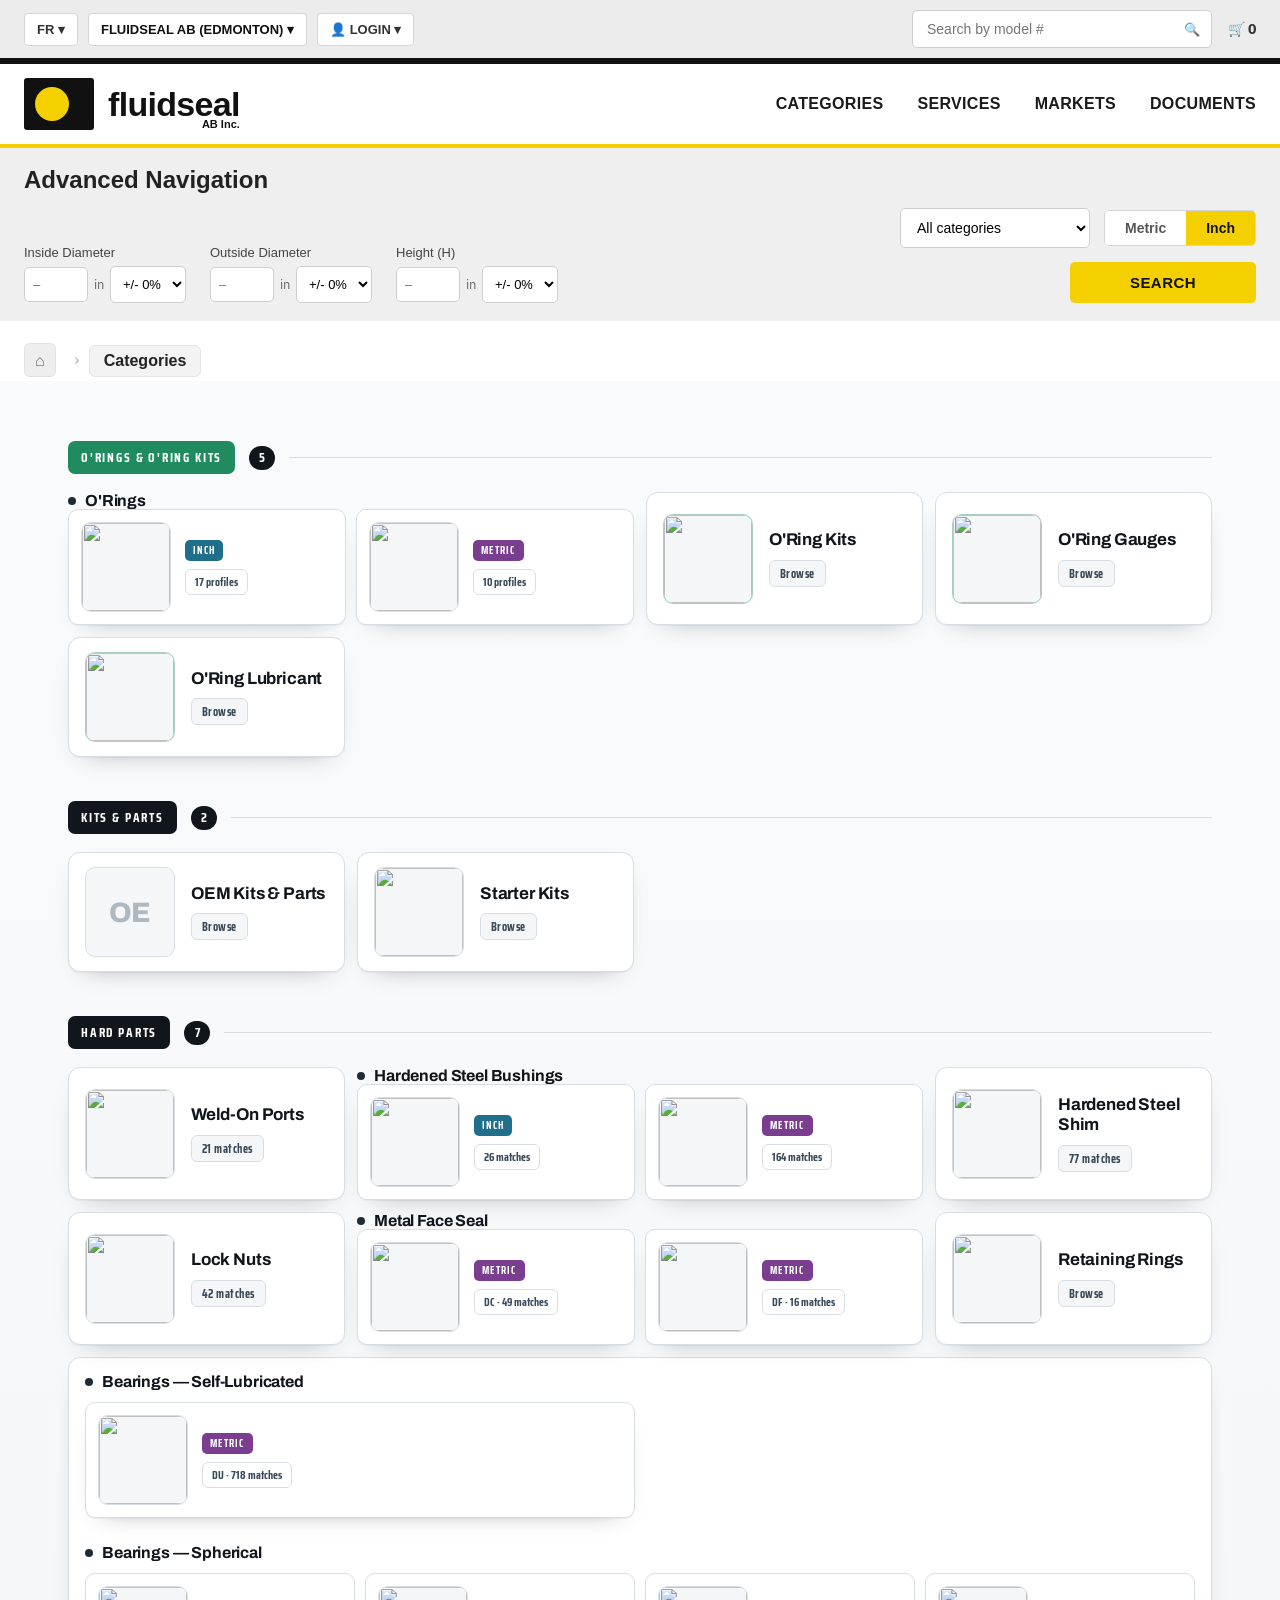
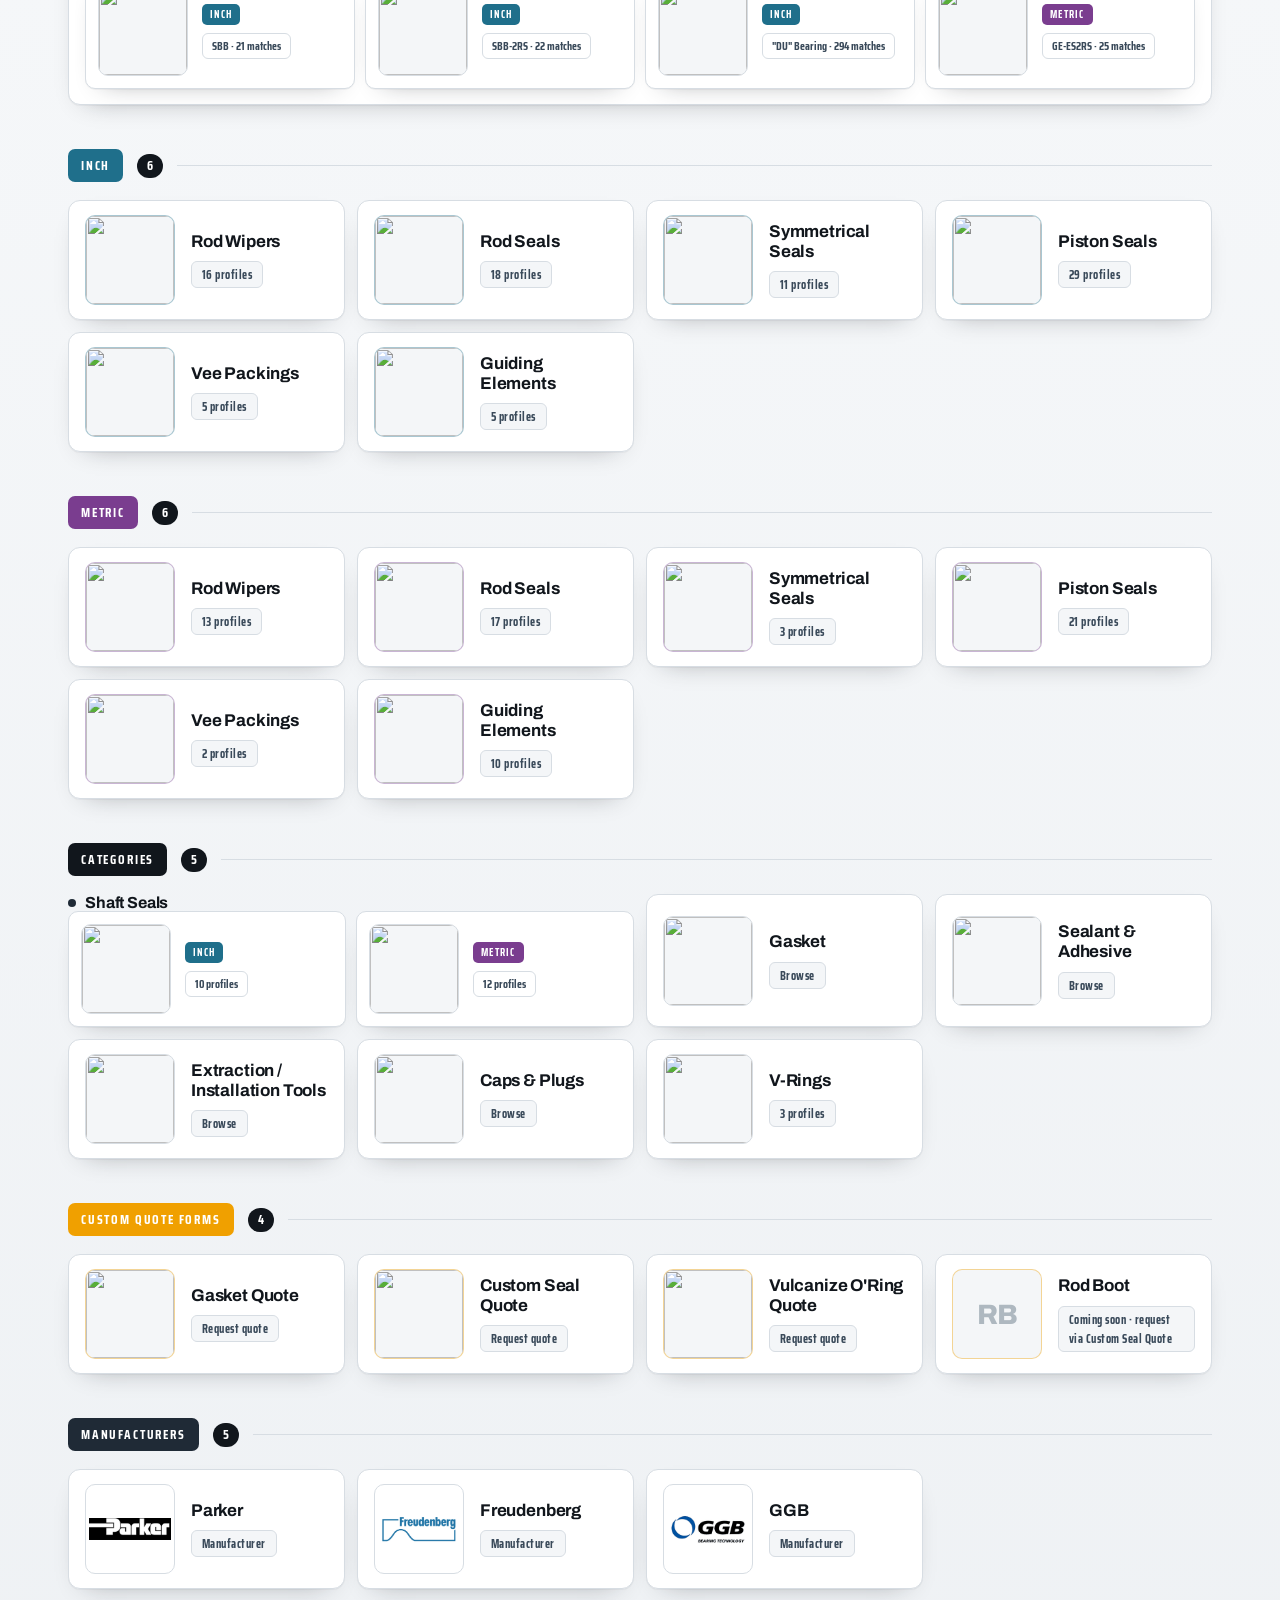
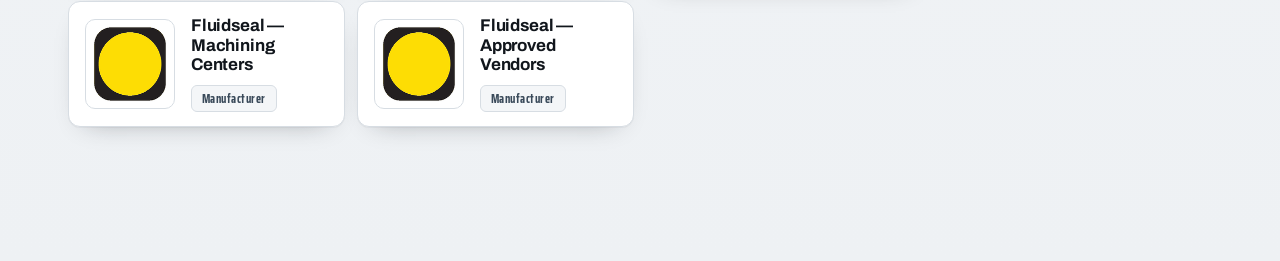
==== commit 9ddb2a30: "Manufacturers: embed Parker, Freudenberg, GGB and Fluidseal logos; Rod Boot card links to Custom Sea" ====
--- a/index.html
+++ b/index.html
@@ -174,20 +174,20 @@
         <a class="card quote" href="https://www.sealsonline.com/en/flabed/gaskets"><span class="thumb"><img src="https://cms.sealsonline.com/uploads/full_face_black_b21094d7bf.png" alt=""></span><div class="body"><div class="name">Gasket Quote</div><span class="cnt">Request quote</span></div></a>
         <a class="card quote" href="https://www.sealsonline.com/en/flabed/express"><span class="thumb"><img src="https://cms.sealsonline.com/uploads/o_rings_658be6461f.jpg" alt=""></span><div class="body"><div class="name">Custom Seal Quote</div><span class="cnt">Request quote</span></div></a>
         <a class="card quote" href="https://www.sealsonline.com/en/flabed/vulcanize"><span class="thumb"><img src="https://cms.sealsonline.com/uploads/o_rings_658be6461f.jpg" alt=""></span><div class="body"><div class="name">Vulcanize O'Ring Quote</div><span class="cnt">Request quote</span></div></a>
-        <a class="card quote" href="#"><span class="thumb"><span class="mono">RB</span></span><div class="body"><div class="name">Rod Boot</div><span class="cnt">Coming soon</span></div></a>
+        <a class="card quote" href="https://www.sealsonline.com/en/flabed/express"><span class="thumb"><span class="mono">RB</span></span><div class="body"><div class="name">Rod Boot</div><span class="cnt">Coming soon · request via Custom Seal Quote</span></div></a>
       </div>
     </section>
 
     <section class="band">
       <div class="band-head"><span class="band-tag mfr">Manufacturers</span><span class="band-count">5</span><span class="band-rule"></span></div>
       <div class="grid">
-        <a class="card mfr" href="#"><span class="thumb"><span class="mono">P</span></span><div class="body"><div class="name">Parker</div><span class="cnt">Manufacturer</span></div></a>
-        <a class="card mfr" href="#"><span class="thumb"><span class="mono">F</span></span><div class="body"><div class="name">Freudenberg</div><span class="cnt">Manufacturer</span></div></a>
-        <a class="card mfr" href="#"><span class="thumb"><span class="mono">G</span></span><div class="body"><div class="name">GGB</div><span class="cnt">Manufacturer</span></div></a>
+        <a class="card mfr" href="https://www.sealsonline.com/en/flabed/about-us"><span class="thumb"><img src="[data-uri]" alt="Parker"></span><div class="body"><div class="name">Parker</div><span class="cnt">Manufacturer</span></div></a>
+        <a class="card mfr" href="https://www.sealsonline.com/en/flabed/about-us"><span class="thumb"><img src="[data-uri]" alt="Freudenberg"></span><div class="body"><div class="name">Freudenberg</div><span class="cnt">Manufacturer</span></div></a>
+        <a class="card mfr" href="https://www.sealsonline.com/en/flabed/about-us"><span class="thumb"><img src="[data-uri]" alt="GGB"></span><div class="body"><div class="name">GGB</div><span class="cnt">Manufacturer</span></div></a>
       </div>
       <div class="grid mfr-bottom">
-        <a class="card mfr" href="#"><span class="thumb"><span class="mono">F</span></span><div class="body"><div class="name">Fluidseal — Machining Centers</div><span class="cnt">Manufacturer</span></div></a>
-        <a class="card mfr" href="#"><span class="thumb"><span class="mono">F</span></span><div class="body"><div class="name">Fluidseal — Approved Vendors</div><span class="cnt">Manufacturer</span></div></a>
+        <a class="card mfr" href="https://www.sealsonline.com/en/flabed/about-us"><span class="thumb"><img src="[data-uri]" alt="Fluidseal"></span><div class="body"><div class="name">Fluidseal — Machining Centers</div><span class="cnt">Manufacturer</span></div></a>
+        <a class="card mfr" href="https://www.sealsonline.com/en/flabed/about-us"><span class="thumb"><img src="[data-uri]" alt="Fluidseal"></span><div class="body"><div class="name">Fluidseal — Approved Vendors</div><span class="cnt">Manufacturer</span></div></a>
       </div>
     </section>
 </main>
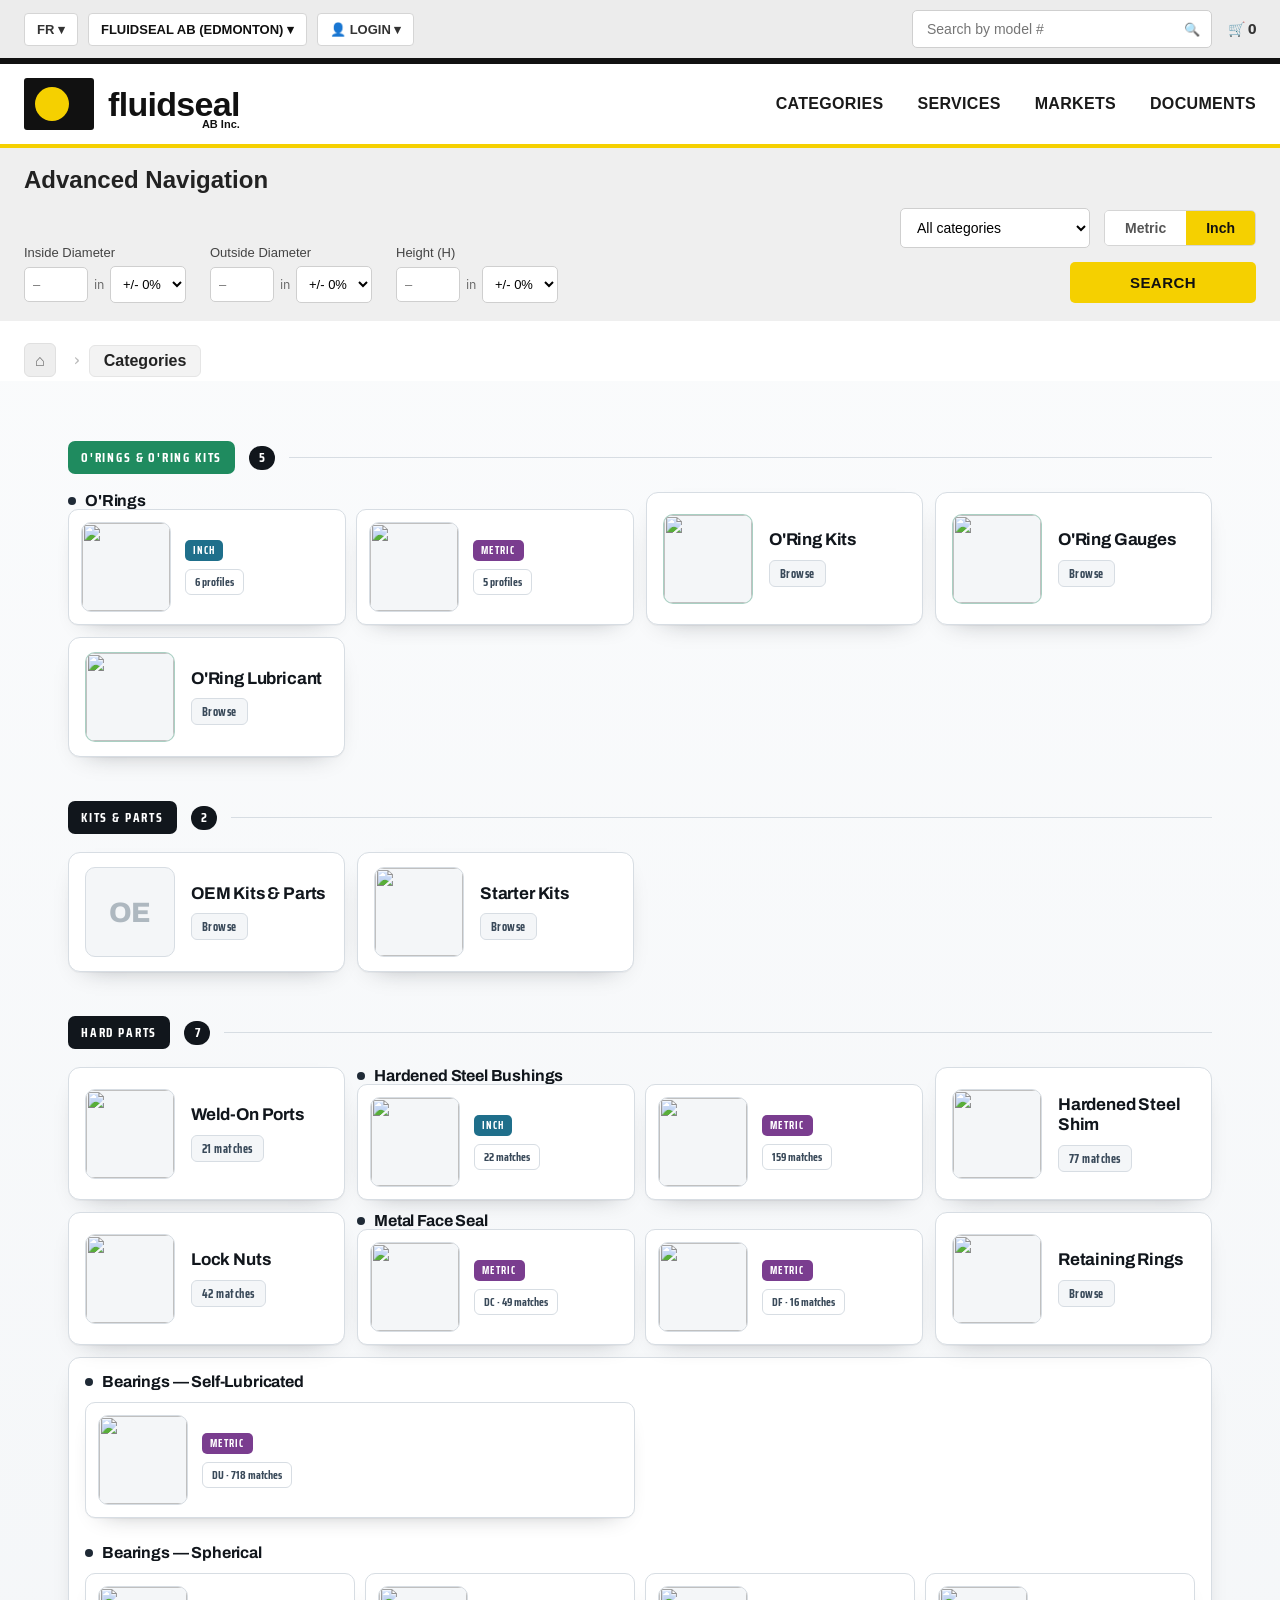
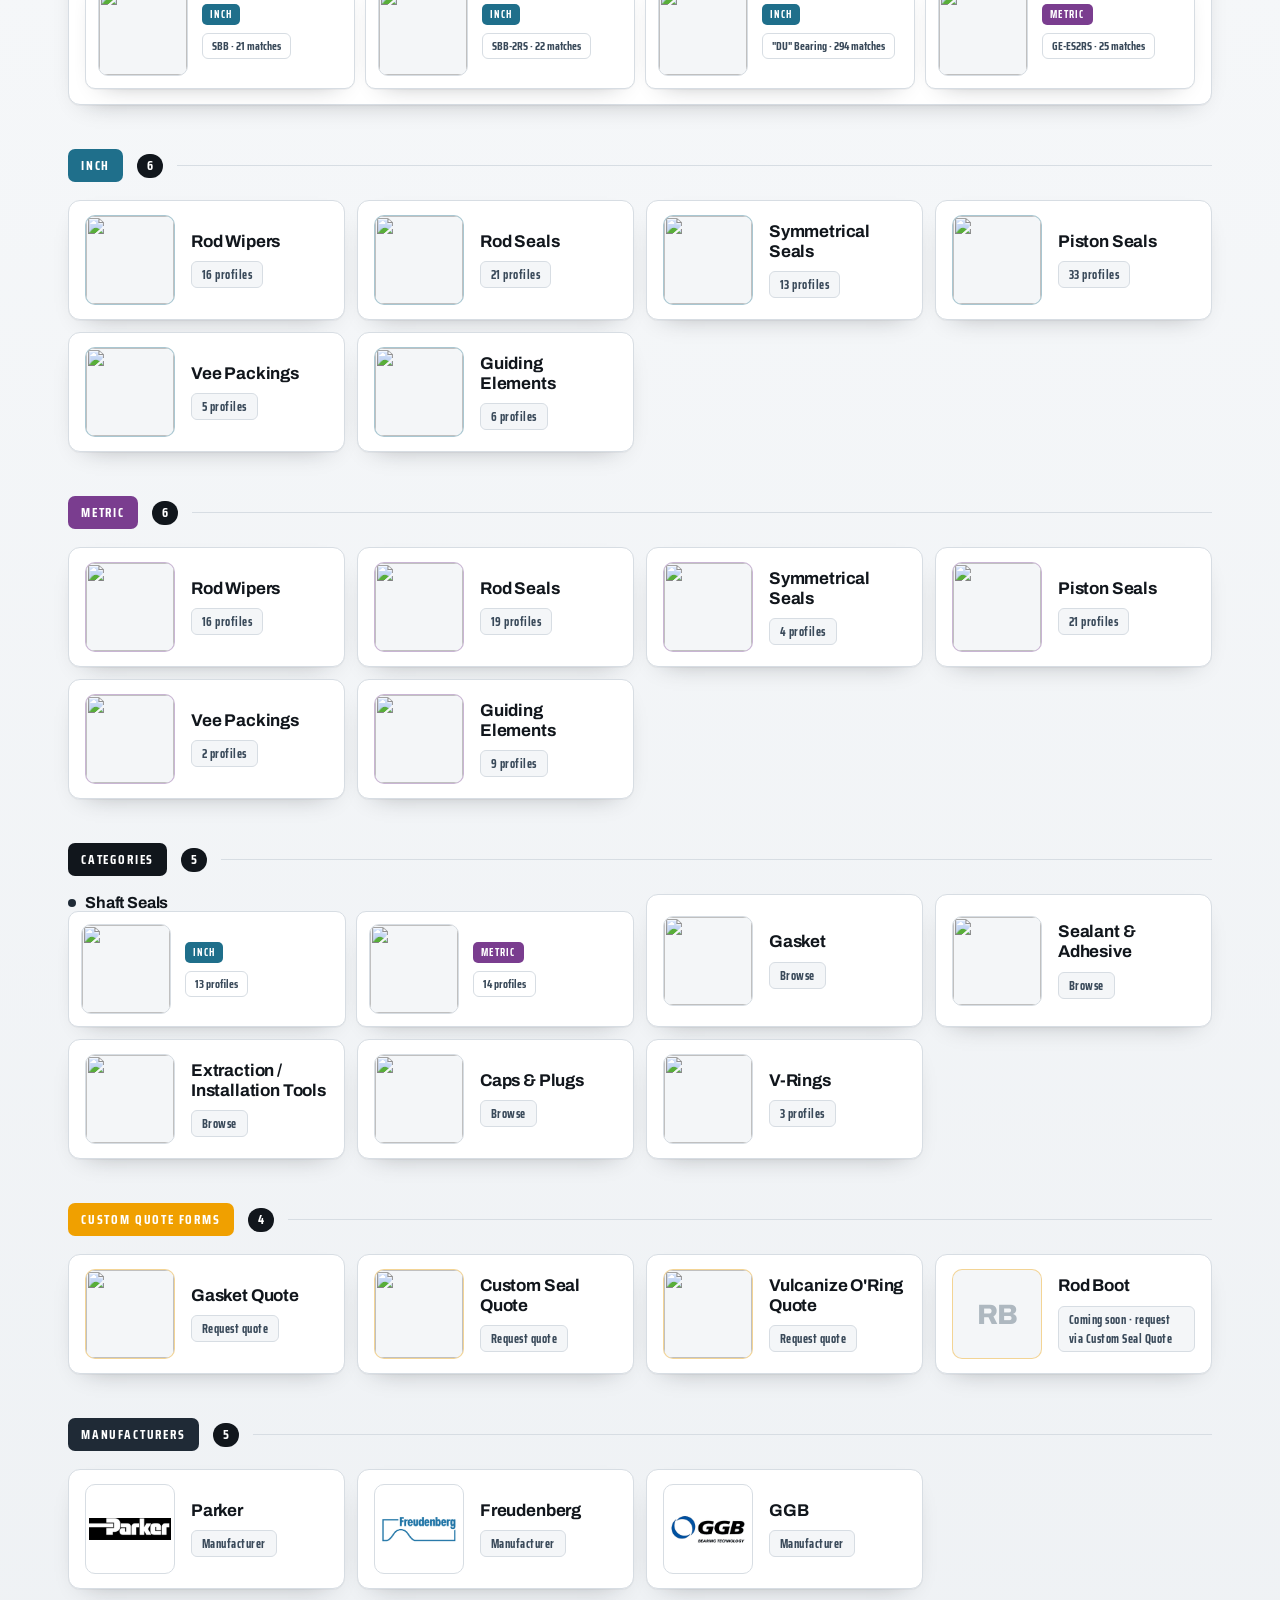
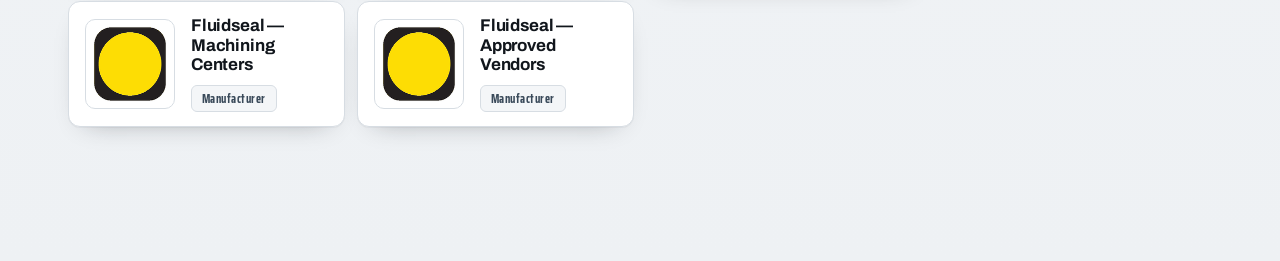
==== commit 33fa2c19: "Re-point every sealsonline category link to the live URL tree ({group}/{group}-inch|metric/{profile}" ====
--- a/index.html
+++ b/index.html
@@ -71,8 +71,8 @@
         <div class="group">
           <div class="gname"><span class="tagdot"></span>O'Rings</div>
           <div class="pair">
-            <a class="sub-link" href="https://www.sealsonline.com/en/flabed/categories/inch/o-rings"><span class="thumb"><img src="https://cms.sealsonline.com/uploads/o_rings_658be6461f.jpg" alt=""></span><div class="body"><span class="std inch">Inch</span><span class="cnt">17 profiles</span></div></a>
-            <a class="sub-link" href="https://www.sealsonline.com/en/flabed/categories/metric/o-rings"><span class="thumb"><img src="https://cms.sealsonline.com/uploads/o_rings_658be6461f.jpg" alt=""></span><div class="body"><span class="std metric">Metric</span><span class="cnt">10 profiles</span></div></a>
+            <a class="sub-link" href="https://www.sealsonline.com/en/flabed/categories/o-rings/o-rings-inch"><span class="thumb"><img src="https://cms.sealsonline.com/uploads/o_rings_658be6461f.jpg" alt=""></span><div class="body"><span class="std inch">Inch</span><span class="cnt">6 profiles</span></div></a>
+            <a class="sub-link" href="https://www.sealsonline.com/en/flabed/categories/o-rings/o-rings-metric"><span class="thumb"><img src="https://cms.sealsonline.com/uploads/o_rings_658be6461f.jpg" alt=""></span><div class="body"><span class="std metric">Metric</span><span class="cnt">5 profiles</span></div></a>
           </div>
         </div>
         <a class="card oring" href="https://www.sealsonline.com/en/flabed/categories/o-ring-kits"><span class="thumb"><img src="https://cms.sealsonline.com/uploads/boite_jaune_oring_87a9396a15.jpg" alt=""></span><div class="body"><div class="name">O'Ring Kits</div><span class="cnt">Browse</span></div></a>
@@ -92,35 +92,35 @@
     <section class="band">
       <div class="band-head"><span class="band-tag top">Hard Parts</span><span class="band-count">7</span><span class="band-rule"></span></div>
       <div class="grid">
-        <a class="card top" href="https://www.sealsonline.com/en/flabed/categories/hard-parts/weld-on-ports"><span class="thumb"><img src="https://cms.sealsonline.com/uploads/jerb_ports_600_1feb3cace6.png" alt=""></span><div class="body"><div class="name">Weld-On Ports</div><span class="cnt">21 matches</span></div></a>
+        <a class="card top" href="https://www.sealsonline.com/en/flabed/categories/weld-on-ports"><span class="thumb"><img src="https://cms.sealsonline.com/uploads/jerb_ports_600_1feb3cace6.png" alt=""></span><div class="body"><div class="name">Weld-On Ports</div><span class="cnt">21 matches</span></div></a>
         <div class="group">
           <div class="gname"><span class="tagdot"></span>Hardened Steel Bushings</div>
           <div class="pair">
-            <a class="sub-link" href="https://www.sealsonline.com/en/flabed/categories/hard-parts/hardened-steel-bushings-i"><span class="thumb"><img src="https://cms.sealsonline.com/uploads/hardened_steel_bushings_600_6c3b98a43f.png" alt=""></span><div class="body"><span class="std inch">Inch</span><span class="cnt">26 matches</span></div></a>
-            <a class="sub-link" href="https://www.sealsonline.com/en/flabed/categories/hard-parts/hardened-steel-bushings-m"><span class="thumb"><img src="https://cms.sealsonline.com/uploads/hardened_steel_bushings_600_6c3b98a43f.png" alt=""></span><div class="body"><span class="std metric">Metric</span><span class="cnt">164 matches</span></div></a>
+            <a class="sub-link" href="https://www.sealsonline.com/en/flabed/categories/hardened-steel-bushings/hardened-steel-bushings-inch"><span class="thumb"><img src="https://cms.sealsonline.com/uploads/hardened_steel_bushings_600_6c3b98a43f.png" alt=""></span><div class="body"><span class="std inch">Inch</span><span class="cnt">22 matches</span></div></a>
+            <a class="sub-link" href="https://www.sealsonline.com/en/flabed/categories/hardened-steel-bushings/hardened-steel-bushings-metric"><span class="thumb"><img src="https://cms.sealsonline.com/uploads/hardened_steel_bushings_600_6c3b98a43f.png" alt=""></span><div class="body"><span class="std metric">Metric</span><span class="cnt">159 matches</span></div></a>
           </div>
         </div>
-        <a class="card top" href="https://www.sealsonline.com/en/flabed/categories/hard-parts/hardened-steel-shim"><span class="thumb"><img src="https://cms.sealsonline.com/uploads/shims600_53bb44fc5b.png" alt=""></span><div class="body"><div class="name">Hardened Steel Shim</div><span class="cnt">77 matches</span></div></a>
-        <a class="card top" href="https://www.sealsonline.com/en/flabed/categories/hard-parts/lock-nuts"><span class="thumb"><img src="https://cms.sealsonline.com/uploads/locknuts_600_204c161f2b.png" alt=""></span><div class="body"><div class="name">Lock Nuts</div><span class="cnt">42 matches</span></div></a>
+        <a class="card top" href="https://www.sealsonline.com/en/flabed/categories/hardened-steel-shim"><span class="thumb"><img src="https://cms.sealsonline.com/uploads/shims600_53bb44fc5b.png" alt=""></span><div class="body"><div class="name">Hardened Steel Shim</div><span class="cnt">77 matches</span></div></a>
+        <a class="card top" href="https://www.sealsonline.com/en/flabed/categories/lock-nuts"><span class="thumb"><img src="https://cms.sealsonline.com/uploads/locknuts_600_204c161f2b.png" alt=""></span><div class="body"><div class="name">Lock Nuts</div><span class="cnt">42 matches</span></div></a>
         <div class="group">
           <div class="gname"><span class="tagdot"></span>Metal Face Seal</div>
           <div class="pair">
-            <a class="sub-link" href="https://www.sealsonline.com/en/flabed/categories/metric/metal-face-seal/dc"><span class="thumb"><img src="https://cms.sealsonline.com/uploads/DO_image_600_brightness_8779d6daa4.png" alt=""></span><div class="body"><span class="std metric">Metric</span><span class="cnt">DC · 49 matches</span></div></a>
-            <a class="sub-link" href="https://www.sealsonline.com/en/flabed/categories/metric/metal-face-seal/df"><span class="thumb"><img src="https://cms.sealsonline.com/uploads/DF_image_600_brightness_8c24d4449f.png" alt=""></span><div class="body"><span class="std metric">Metric</span><span class="cnt">DF · 16 matches</span></div></a>
+            <a class="sub-link" href="https://www.sealsonline.com/en/flabed/categories/shaft-seals/metal-face-seal/dc"><span class="thumb"><img src="https://cms.sealsonline.com/uploads/DO_image_600_brightness_8779d6daa4.png" alt=""></span><div class="body"><span class="std metric">Metric</span><span class="cnt">DC · 49 matches</span></div></a>
+            <a class="sub-link" href="https://www.sealsonline.com/en/flabed/categories/shaft-seals/metal-face-seal/df"><span class="thumb"><img src="https://cms.sealsonline.com/uploads/DF_image_600_brightness_8c24d4449f.png" alt=""></span><div class="body"><span class="std metric">Metric</span><span class="cnt">DF · 16 matches</span></div></a>
           </div>
         </div>
         <a class="card top" href="https://www.sealsonline.com/en/flabed/categories/retaining-rings"><span class="thumb"><img src="https://cms.sealsonline.com/uploads/retaining_rings_600_79c8d97e26.jpg" alt=""></span><div class="body"><div class="name">Retaining Rings</div><span class="cnt">Browse</span></div></a>
         <div class="group">
           <div class="gname"><span class="tagdot"></span>Bearings — Self-Lubricated</div>
           <div class="pair">
-            <a class="sub-link" href="https://www.sealsonline.com/en/flabed/categories/metric/guiding-elements/du"><span class="thumb"><img src="https://cms.sealsonline.com/uploads/194_category_default_7f4257498b.jpg" alt=""></span><div class="body"><span class="std metric">Metric</span><span class="cnt">DU · 718 matches</span></div></a>
+            <a class="sub-link" href="https://www.sealsonline.com/en/flabed/categories/guiding-elements/guiding-elements-metric/du"><span class="thumb"><img src="https://cms.sealsonline.com/uploads/194_category_default_7f4257498b.jpg" alt=""></span><div class="body"><span class="std metric">Metric</span><span class="cnt">DU · 718 matches</span></div></a>
           </div>
           <div class="gname" style="margin-top:14px"><span class="tagdot"></span>Bearings — Spherical</div>
           <div class="pair pair-multi">
-            <a class="sub-link" href="https://www.sealsonline.com/en/flabed/categories/inch/guiding-elements/sbb"><span class="thumb"><img src="https://cms.sealsonline.com/uploads/SBB_600_e8f075a40e.png" alt=""></span><div class="body"><span class="std inch">Inch</span><span class="cnt">SBB · 21 matches</span></div></a>
-            <a class="sub-link" href="https://www.sealsonline.com/en/flabed/categories/inch/guiding-elements/sbb-2-rs"><span class="thumb"><img src="https://cms.sealsonline.com/uploads/SBB_600_e8f075a40e.png" alt=""></span><div class="body"><span class="std inch">Inch</span><span class="cnt">SBB-2RS · 22 matches</span></div></a>
-            <a class="sub-link" href="https://www.sealsonline.com/en/flabed/categories/inch/guiding-elements/du-bearing"><span class="thumb"><img src="https://cms.sealsonline.com/uploads/194_category_default_7f4257498b.jpg" alt=""></span><div class="body"><span class="std inch">Inch</span><span class="cnt">"DU" Bearing · 294 matches</span></div></a>
-            <a class="sub-link" href="https://www.sealsonline.com/en/flabed/categories/metric/guiding-elements/ge-es-2-rs"><span class="thumb"><img src="https://cms.sealsonline.com/uploads/196_category_default_cd9ab3f77c.jpg" alt=""></span><div class="body"><span class="std metric">Metric</span><span class="cnt">GE-ES2RS · 25 matches</span></div></a>
+            <a class="sub-link" href="https://www.sealsonline.com/en/flabed/categories/spherical-ball-bushing/spherical-ball-bushings-inch/sbb"><span class="thumb"><img src="https://cms.sealsonline.com/uploads/SBB_600_e8f075a40e.png" alt=""></span><div class="body"><span class="std inch">Inch</span><span class="cnt">SBB · 21 matches</span></div></a>
+            <a class="sub-link" href="https://www.sealsonline.com/en/flabed/categories/spherical-ball-bushing/spherical-ball-bushings-inch/sbb-2-rs"><span class="thumb"><img src="https://cms.sealsonline.com/uploads/SBB_600_e8f075a40e.png" alt=""></span><div class="body"><span class="std inch">Inch</span><span class="cnt">SBB-2RS · 22 matches</span></div></a>
+            <a class="sub-link" href="https://www.sealsonline.com/en/flabed/categories/guiding-elements/guiding-elements-inch/du-bearing"><span class="thumb"><img src="https://cms.sealsonline.com/uploads/194_category_default_7f4257498b.jpg" alt=""></span><div class="body"><span class="std inch">Inch</span><span class="cnt">"DU" Bearing · 294 matches</span></div></a>
+            <a class="sub-link" href="https://www.sealsonline.com/en/flabed/categories/spherical-ball-bushing/spherical-ball-bushings-metric/ge-es-2-rs"><span class="thumb"><img src="https://cms.sealsonline.com/uploads/196_category_default_cd9ab3f77c.jpg" alt=""></span><div class="body"><span class="std metric">Metric</span><span class="cnt">GE-ES2RS · 25 matches</span></div></a>
           </div>
         </div>
       </div>
@@ -129,24 +129,24 @@
     <section class="band">
       <div class="band-head"><span class="band-tag inch">Inch</span><span class="band-count">6</span><span class="band-rule"></span></div>
       <div class="grid">
-        <a class="card inch" href="https://www.sealsonline.com/en/flabed/categories/inch/rod-wipers"><span class="thumb"><img src="https://cms.sealsonline.com/uploads/rod_wipers_66e54cdda6.jpg" alt=""></span><div class="body"><div class="name">Rod Wipers</div><span class="cnt">16 profiles</span></div></a>
-        <a class="card inch" href="https://www.sealsonline.com/en/flabed/categories/inch/rod-seals"><span class="thumb"><img src="https://cms.sealsonline.com/uploads/rod_seals_187b71c3c1.jpg" alt=""></span><div class="body"><div class="name">Rod Seals</div><span class="cnt">18 profiles</span></div></a>
-        <a class="card inch" href="https://www.sealsonline.com/en/flabed/categories/inch/symmetrical-seals"><span class="thumb"><img src="https://cms.sealsonline.com/uploads/symmetrical_seals_7d42d735d6.jpg" alt=""></span><div class="body"><div class="name">Symmetrical Seals</div><span class="cnt">11 profiles</span></div></a>
-        <a class="card inch" href="https://www.sealsonline.com/en/flabed/categories/inch/piston-seals"><span class="thumb"><img src="https://cms.sealsonline.com/uploads/piston_seals_31249b662d.jpg" alt=""></span><div class="body"><div class="name">Piston Seals</div><span class="cnt">29 profiles</span></div></a>
-        <a class="card inch" href="https://www.sealsonline.com/en/flabed/categories/inch/vee-packings"><span class="thumb"><img src="https://cms.sealsonline.com/uploads/vee_packings_46cb08da12.jpg" alt=""></span><div class="body"><div class="name">Vee Packings</div><span class="cnt">5 profiles</span></div></a>
-        <a class="card inch" href="https://www.sealsonline.com/en/flabed/categories/inch/guiding-elements"><span class="thumb"><img src="https://cms.sealsonline.com/uploads/guiding_elements_dddfea6fb0.jpg" alt=""></span><div class="body"><div class="name">Guiding Elements</div><span class="cnt">5 profiles</span></div></a>
+        <a class="card inch" href="https://www.sealsonline.com/en/flabed/categories/rod-wipers/rod-wipers-inch"><span class="thumb"><img src="https://cms.sealsonline.com/uploads/rod_wipers_66e54cdda6.jpg" alt=""></span><div class="body"><div class="name">Rod Wipers</div><span class="cnt">16 profiles</span></div></a>
+        <a class="card inch" href="https://www.sealsonline.com/en/flabed/categories/rod-seals/rod-seals-inch"><span class="thumb"><img src="https://cms.sealsonline.com/uploads/rod_seals_187b71c3c1.jpg" alt=""></span><div class="body"><div class="name">Rod Seals</div><span class="cnt">21 profiles</span></div></a>
+        <a class="card inch" href="https://www.sealsonline.com/en/flabed/categories/symmetrical-seals/symmetrical-seals-inch"><span class="thumb"><img src="https://cms.sealsonline.com/uploads/symmetrical_seals_7d42d735d6.jpg" alt=""></span><div class="body"><div class="name">Symmetrical Seals</div><span class="cnt">13 profiles</span></div></a>
+        <a class="card inch" href="https://www.sealsonline.com/en/flabed/categories/piston-seals/piston-seals-inch"><span class="thumb"><img src="https://cms.sealsonline.com/uploads/piston_seals_31249b662d.jpg" alt=""></span><div class="body"><div class="name">Piston Seals</div><span class="cnt">33 profiles</span></div></a>
+        <a class="card inch" href="https://www.sealsonline.com/en/flabed/categories/vee-packings/vee-packings-inch"><span class="thumb"><img src="https://cms.sealsonline.com/uploads/vee_packings_46cb08da12.jpg" alt=""></span><div class="body"><div class="name">Vee Packings</div><span class="cnt">5 profiles</span></div></a>
+        <a class="card inch" href="https://www.sealsonline.com/en/flabed/categories/guiding-elements/guiding-elements-inch"><span class="thumb"><img src="https://cms.sealsonline.com/uploads/guiding_elements_dddfea6fb0.jpg" alt=""></span><div class="body"><div class="name">Guiding Elements</div><span class="cnt">6 profiles</span></div></a>
       </div>
     </section>
 
     <section class="band">
       <div class="band-head"><span class="band-tag metric">Metric</span><span class="band-count">6</span><span class="band-rule"></span></div>
       <div class="grid">
-        <a class="card metric" href="https://www.sealsonline.com/en/flabed/categories/metric/rod-wipers"><span class="thumb"><img src="https://cms.sealsonline.com/uploads/rod_wipers_66e54cdda6.jpg" alt=""></span><div class="body"><div class="name">Rod Wipers</div><span class="cnt">13 profiles</span></div></a>
-        <a class="card metric" href="https://www.sealsonline.com/en/flabed/categories/metric/rod-seals"><span class="thumb"><img src="https://cms.sealsonline.com/uploads/rod_seals_187b71c3c1.jpg" alt=""></span><div class="body"><div class="name">Rod Seals</div><span class="cnt">17 profiles</span></div></a>
-        <a class="card metric" href="https://www.sealsonline.com/en/flabed/categories/metric/symmetrical-seals"><span class="thumb"><img src="https://cms.sealsonline.com/uploads/symmetrical_seals_7d42d735d6.jpg" alt=""></span><div class="body"><div class="name">Symmetrical Seals</div><span class="cnt">3 profiles</span></div></a>
-        <a class="card metric" href="https://www.sealsonline.com/en/flabed/categories/metric/piston-seals"><span class="thumb"><img src="https://cms.sealsonline.com/uploads/piston_seals_31249b662d.jpg" alt=""></span><div class="body"><div class="name">Piston Seals</div><span class="cnt">21 profiles</span></div></a>
-        <a class="card metric" href="https://www.sealsonline.com/en/flabed/categories/metric/vee-packings"><span class="thumb"><img src="https://cms.sealsonline.com/uploads/vee_packings_46cb08da12.jpg" alt=""></span><div class="body"><div class="name">Vee Packings</div><span class="cnt">2 profiles</span></div></a>
-        <a class="card metric" href="https://www.sealsonline.com/en/flabed/categories/metric/guiding-elements"><span class="thumb"><img src="https://cms.sealsonline.com/uploads/guiding_elements_dddfea6fb0.jpg" alt=""></span><div class="body"><div class="name">Guiding Elements</div><span class="cnt">10 profiles</span></div></a>
+        <a class="card metric" href="https://www.sealsonline.com/en/flabed/categories/rod-wipers/rod-wipers-metric"><span class="thumb"><img src="https://cms.sealsonline.com/uploads/rod_wipers_66e54cdda6.jpg" alt=""></span><div class="body"><div class="name">Rod Wipers</div><span class="cnt">16 profiles</span></div></a>
+        <a class="card metric" href="https://www.sealsonline.com/en/flabed/categories/rod-seals/rod-seals-metric"><span class="thumb"><img src="https://cms.sealsonline.com/uploads/rod_seals_187b71c3c1.jpg" alt=""></span><div class="body"><div class="name">Rod Seals</div><span class="cnt">19 profiles</span></div></a>
+        <a class="card metric" href="https://www.sealsonline.com/en/flabed/categories/symmetrical-seals/symmetrical-seals-metric"><span class="thumb"><img src="https://cms.sealsonline.com/uploads/symmetrical_seals_7d42d735d6.jpg" alt=""></span><div class="body"><div class="name">Symmetrical Seals</div><span class="cnt">4 profiles</span></div></a>
+        <a class="card metric" href="https://www.sealsonline.com/en/flabed/categories/piston-seals/piston-seals-metric"><span class="thumb"><img src="https://cms.sealsonline.com/uploads/piston_seals_31249b662d.jpg" alt=""></span><div class="body"><div class="name">Piston Seals</div><span class="cnt">21 profiles</span></div></a>
+        <a class="card metric" href="https://www.sealsonline.com/en/flabed/categories/vee-packings/vee-packings-metric"><span class="thumb"><img src="https://cms.sealsonline.com/uploads/vee_packings_46cb08da12.jpg" alt=""></span><div class="body"><div class="name">Vee Packings</div><span class="cnt">2 profiles</span></div></a>
+        <a class="card metric" href="https://www.sealsonline.com/en/flabed/categories/guiding-elements/guiding-elements-metric"><span class="thumb"><img src="https://cms.sealsonline.com/uploads/guiding_elements_dddfea6fb0.jpg" alt=""></span><div class="body"><div class="name">Guiding Elements</div><span class="cnt">9 profiles</span></div></a>
       </div>
     </section>
 
@@ -156,15 +156,15 @@
         <div class="group">
           <div class="gname"><span class="tagdot"></span>Shaft Seals</div>
           <div class="pair">
-            <a class="sub-link" href="https://www.sealsonline.com/en/flabed/categories/inch/shaft-seals"><span class="thumb"><img src="https://cms.sealsonline.com/uploads/303_category_default_d899ecaae3.jpg" alt=""></span><div class="body"><span class="std inch">Inch</span><span class="cnt">10 profiles</span></div></a>
-            <a class="sub-link" href="https://www.sealsonline.com/en/flabed/categories/metric/shaft-seals"><span class="thumb"><img src="https://cms.sealsonline.com/uploads/303_category_default_d899ecaae3.jpg" alt=""></span><div class="body"><span class="std metric">Metric</span><span class="cnt">12 profiles</span></div></a>
+            <a class="sub-link" href="https://www.sealsonline.com/en/flabed/categories/shaft-seals/shaft-seals-inch"><span class="thumb"><img src="https://cms.sealsonline.com/uploads/303_category_default_d899ecaae3.jpg" alt=""></span><div class="body"><span class="std inch">Inch</span><span class="cnt">13 profiles</span></div></a>
+            <a class="sub-link" href="https://www.sealsonline.com/en/flabed/categories/shaft-seals/shaft-seals-metric"><span class="thumb"><img src="https://cms.sealsonline.com/uploads/303_category_default_d899ecaae3.jpg" alt=""></span><div class="body"><span class="std metric">Metric</span><span class="cnt">14 profiles</span></div></a>
           </div>
         </div>
         <a class="card top" href="https://www.sealsonline.com/en/flabed/categories/gasket"><span class="thumb"><img src="https://cms.sealsonline.com/uploads/full_face_black_b21094d7bf.png" alt=""></span><div class="body"><div class="name">Gasket</div><span class="cnt">Browse</span></div></a>
         <a class="card top" href="https://www.sealsonline.com/en/flabed/categories/sealant-and-adhesive-vibra-tite"><span class="thumb"><img src="https://cms.sealsonline.com/uploads/sealant_and_adhesives_600_110520859f.png" alt=""></span><div class="body"><div class="name">Sealant &amp; Adhesive</div><span class="cnt">Browse</span></div></a>
         <a class="card top" href="https://www.sealsonline.com/en/flabed/categories/extraction-installation-tools"><span class="thumb"><img src="https://cms.sealsonline.com/uploads/extraction_tool_600_738178597f.png" alt=""></span><div class="body"><div class="name">Extraction / Installation Tools</div><span class="cnt">Browse</span></div></a>
         <a class="card top" href="https://www.sealsonline.com/en/flabed/categories/caps-and-plugs"><span class="thumb"><img src="https://cms.sealsonline.com/uploads/capuchons_600_512a42413e.jpg" alt=""></span><div class="body"><div class="name">Caps &amp; Plugs</div><span class="cnt">Browse</span></div></a>
-        <a class="card top" href="https://www.sealsonline.com/en/flabed/categories/metric/v-rings"><span class="thumb"><img src="https://cms.sealsonline.com/uploads/v_ring_ce1518256d.jpg" alt=""></span><div class="body"><div class="name">V-Rings</div><span class="cnt">3 profiles</span></div></a>
+        <a class="card top" href="https://www.sealsonline.com/en/flabed/categories/shaft-seals/v-rings"><span class="thumb"><img src="https://cms.sealsonline.com/uploads/v_ring_ce1518256d.jpg" alt=""></span><div class="body"><div class="name">V-Rings</div><span class="cnt">3 profiles</span></div></a>
       </div>
     </section>
 
